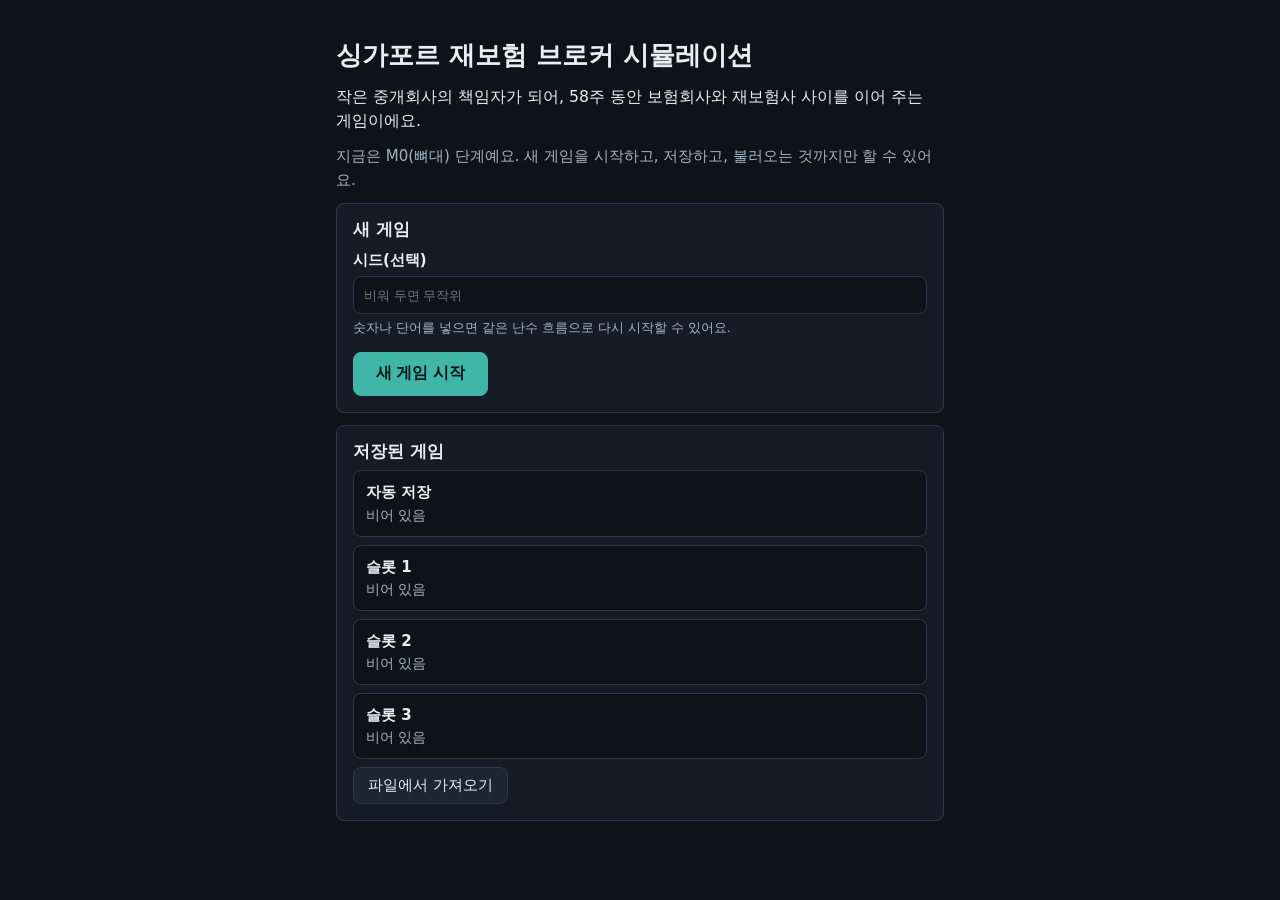
==== index.html @ 90a66b8b "Implement M0: shell, data loader, save/load, seeded RNG - Start screen (new game with optional seed)" ====
<!doctype html>
<html lang="ko">
<head>
  <meta charset="utf-8">
  <meta name="viewport" content="width=device-width, initial-scale=1">
  <!-- 외부 접속 금지 규칙(CLAUDE.md)을 브라우저가 직접 강제한다: 같은 폴더의 파일만 읽을 수 있다. -->
  <meta http-equiv="Content-Security-Policy" content="default-src 'none'; script-src 'self'; style-src 'self'; img-src 'self' data:; connect-src 'self'; base-uri 'none'; form-action 'none'">
  <meta name="color-scheme" content="dark">
  <title>싱가포르 재보험 브로커 시뮬레이션</title>
  <link rel="icon" href="data:,">
  <link rel="stylesheet" href="css/base.css">
  <link rel="stylesheet" href="css/screens.css">
</head>
<body>
  <div id="app">
    <p class="boot-fallback">게임을 불러오는 중이에요. 이 문구가 계속 보인다면, 주소가 <code>file://</code>로 시작하는지 확인해 주세요.
      폴더에서 <code>python3 -m http.server 8000</code>을 실행한 뒤 <code>http://localhost:8000</code>으로 열어야 해요.</p>
  </div>
  <div id="toasts" role="status" aria-live="polite"></div>
  <noscript><p class="boot-fallback">이 게임은 JavaScript가 켜져 있어야 해요.</p></noscript>
  <script type="module" src="js/main.js"></script>
</body>
</html>
---- css/base.css ----
/* 디자인 토큰 · 리셋 · 셸 레이아웃. 색과 간격은 여기서만 정한다. */
:root {
  color-scheme: dark;
  --bg: #0e1319;
  --bg-elev: #151c25;
  --bg-elev-2: #1c2531;
  --border: #2b3948;
  --text: #e8eef4;
  --text-dim: #a3b3c3;
  --accent: #3fb6a8;
  --accent-ink: #04181a;
  --warn: #f0b94d;
  --danger: #f07178;
  --ok: #6cc799;
  --radius: 8px;
  --gap: 12px;
  --pad: 16px;
  --nav-w: 220px;
  --font: "Pretendard", "Apple SD Gothic Neo", "Noto Sans KR", "Malgun Gothic", system-ui, -apple-system, "Segoe UI", sans-serif;
  --mono: ui-monospace, "SF Mono", Menlo, Consolas, monospace;
}

*, *::before, *::after { box-sizing: border-box; }

html, body {
  margin: 0;
  background: var(--bg);
  color: var(--text);
  font-family: var(--font);
  font-size: 15px;
  line-height: 1.55;
}
body { min-height: 100vh; }

h1, h2, h3 { line-height: 1.25; margin: 0 0 0.5em; }
h1 { font-size: 1.5rem; }
h2 { font-size: 1.1rem; }
p { margin: 0 0 0.75em; }
code { font-family: var(--mono); font-size: 0.92em; background: var(--bg-elev-2); padding: 0.1em 0.4em; border-radius: 4px; }
a { color: var(--accent); }
:focus-visible { outline: 2px solid var(--accent); outline-offset: 2px; }

.dim { color: var(--text-dim); }
.visually-hidden {
  position: absolute; width: 1px; height: 1px; margin: -1px; padding: 0;
  overflow: hidden; clip: rect(0 0 0 0); white-space: nowrap; border: 0;
}

/* ---- 버튼 ---- */
.btn {
  display: inline-flex; align-items: center; justify-content: center; gap: 6px;
  min-height: 36px; padding: 6px 14px;
  background: var(--bg-elev-2); color: var(--text);
  border: 1px solid var(--border); border-radius: var(--radius);
  cursor: pointer; text-decoration: none; white-space: nowrap;
}
.btn:hover:not(:disabled) { border-color: var(--accent); }
.btn:disabled { opacity: 0.45; cursor: not-allowed; }
.btn-primary { background: var(--accent); color: var(--accent-ink); border-color: var(--accent); font-weight: 600; }
.btn-danger { color: var(--danger); }
.btn-danger:hover:not(:disabled) { border-color: var(--danger); }
.btn-large { min-height: 44px; padding: 8px 22px; font-size: 1.05rem; }
.file-btn:focus-within { outline: 2px solid var(--accent); outline-offset: 2px; }

/* ---- 셸 ---- */
.shell {
  display: grid;
  grid-template-columns: var(--nav-w) minmax(0, 1fr);
  grid-template-areas: "top top" "nav main";
  grid-template-rows: auto 1fr;
  min-height: 100vh;
}

.topbar {
  grid-area: top;
  display: flex; align-items: center; flex-wrap: wrap; gap: 12px 24px;
  padding: 10px var(--pad);
  background: var(--bg-elev);
  border-bottom: 1px solid var(--border);
}
.brand { display: flex; align-items: center; gap: 10px; font-weight: 700; }
.brand-mark {
  display: inline-grid; place-items: center; width: 32px; height: 32px;
  background: var(--accent); color: var(--accent-ink); border-radius: 6px; font-size: 0.85rem;
}
.stats { display: flex; flex-wrap: wrap; gap: 8px 24px; margin: 0; flex: 1 1 auto; }
.stat dt { font-size: 0.78rem; color: var(--text-dim); }
.stat dd { margin: 0; font-weight: 600; font-variant-numeric: tabular-nums; }
.stat small { display: block; font-weight: 400; font-size: 0.78rem; color: var(--text-dim); }
.continue-wrap { margin-left: auto; }

.sidenav { grid-area: nav; background: var(--bg-elev); border-right: 1px solid var(--border); padding: 8px 0; }
.sidenav ul { list-style: none; margin: 0; padding: 0; }
.nav-link {
  display: flex; align-items: center; justify-content: space-between; gap: 8px;
  padding: 10px var(--pad);
  color: var(--text); text-decoration: none;
  border-left: 3px solid transparent;
}
.nav-link:hover { background: var(--bg-elev-2); }
.nav-link[aria-current="page"] { background: var(--bg-elev-2); border-left-color: var(--accent); font-weight: 600; }

.content { grid-area: main; padding: 20px 24px 48px; min-width: 0; }
.content:focus { outline: none; }

.tag {
  display: inline-block; padding: 1px 8px; border-radius: 999px;
  font-size: 0.72rem; font-weight: 500; white-space: nowrap;
  background: var(--bg); color: var(--text-dim); border: 1px solid var(--border);
}
.tag-warn { color: var(--warn); border-color: var(--warn); }

/* ---- 알림 · 대화상자 ---- */
#toasts {
  position: fixed; right: 16px; bottom: 16px; z-index: 50;
  display: flex; flex-direction: column; gap: 8px; max-width: min(380px, calc(100vw - 32px));
}
.toast {
  padding: 10px 14px; border-radius: var(--radius);
  background: var(--bg-elev-2); border: 1px solid var(--border); border-left-width: 4px;
  box-shadow: 0 4px 16px rgba(0, 0, 0, 0.4);
}
.toast-ok { border-left-color: var(--ok); }
.toast-warn { border-left-color: var(--warn); }
.toast-error { border-left-color: var(--danger); }

.dialog {
  max-width: min(440px, calc(100vw - 32px)); padding: 20px;
  background: var(--bg-elev); color: var(--text);
  border: 1px solid var(--border); border-radius: var(--radius);
}
.dialog::backdrop { background: rgba(0, 0, 0, 0.6); }
.dialog-actions { display: flex; justify-content: flex-end; gap: 8px; margin-top: 16px; }

.boot-fallback { padding: 24px; color: var(--text-dim); }

/* ---- 좁은 화면: 내비를 가로 한 줄로 ---- */
@media (max-width: 760px) {
  .shell { grid-template-columns: minmax(0, 1fr); grid-template-areas: "top" "nav" "main"; }
  .sidenav { border-right: 0; border-bottom: 1px solid var(--border); padding: 0; overflow-x: auto; }
  .sidenav ul { display: flex; }
  .nav-link { white-space: nowrap; border-left: 0; border-bottom: 3px solid transparent; }
  .nav-link[aria-current="page"] { border-bottom-color: var(--accent); }
  .content { padding: 16px; }
  .continue-wrap { margin-left: 0; }
}
---- css/screens.css ----
/* 화면별 스타일. 토큰은 base.css의 변수를 쓴다. */

.screen { max-width: 860px; }

.card {
  background: var(--bg-elev); border: 1px solid var(--border);
  border-radius: var(--radius); padding: var(--pad); margin-bottom: var(--gap);
}

.row { display: flex; flex-wrap: wrap; align-items: center; gap: 10px; margin-top: 8px; }
.plain-list { margin: 0 0 0.75em; padding-left: 1.3em; }
.plain-list li { margin-bottom: 0.3em; }
.badge-line { margin-bottom: 0.5em; }

.notice { padding: 10px 14px; border-radius: var(--radius); border: 1px solid var(--border); background: var(--bg-elev); }
.notice-warn { border-color: var(--warn); }

/* ---- 시작 화면 ---- */
.start { max-width: 640px; margin: 0 auto; padding: 40px 16px 64px; }
.start h1 { font-size: 1.7rem; }
.lead { font-size: 1.05rem; }
.field { display: flex; flex-direction: column; gap: 4px; margin-bottom: 14px; }
.field label { font-weight: 600; }
.field input {
  min-height: 38px; padding: 6px 10px;
  background: var(--bg); border: 1px solid var(--border); border-radius: var(--radius);
}
.error-list { padding-left: 1.2em; }
.error-list li { margin-bottom: 0.5em; word-break: break-word; }

/* ---- 저장 슬롯 ---- */
.slot-list { list-style: none; margin: 0; padding: 0; display: flex; flex-direction: column; gap: 8px; }
.slot-row {
  display: flex; flex-wrap: wrap; align-items: center; justify-content: space-between; gap: 8px 16px;
  padding: 10px 12px; background: var(--bg); border: 1px solid var(--border); border-radius: var(--radius);
}
.slot-main { display: flex; flex-direction: column; min-width: 0; flex: 1 1 260px; }
.slot-summary { font-size: 0.9rem; color: var(--text-dim); word-break: break-word; }
.slot-error { color: var(--danger); }
.slot-actions { display: flex; flex-wrap: wrap; gap: 6px; }

/* ---- 설정 ---- */
.info-list { display: grid; grid-template-columns: max-content 1fr; gap: 4px 16px; margin: 0 0 0.75em; }
.info-list dt { color: var(--text-dim); }
.info-list dd { margin: 0; font-variant-numeric: tabular-nums; }
.dev-card { border-style: dashed; }
.draws { font-family: var(--mono); margin: 10px 0 0; word-break: break-all; }
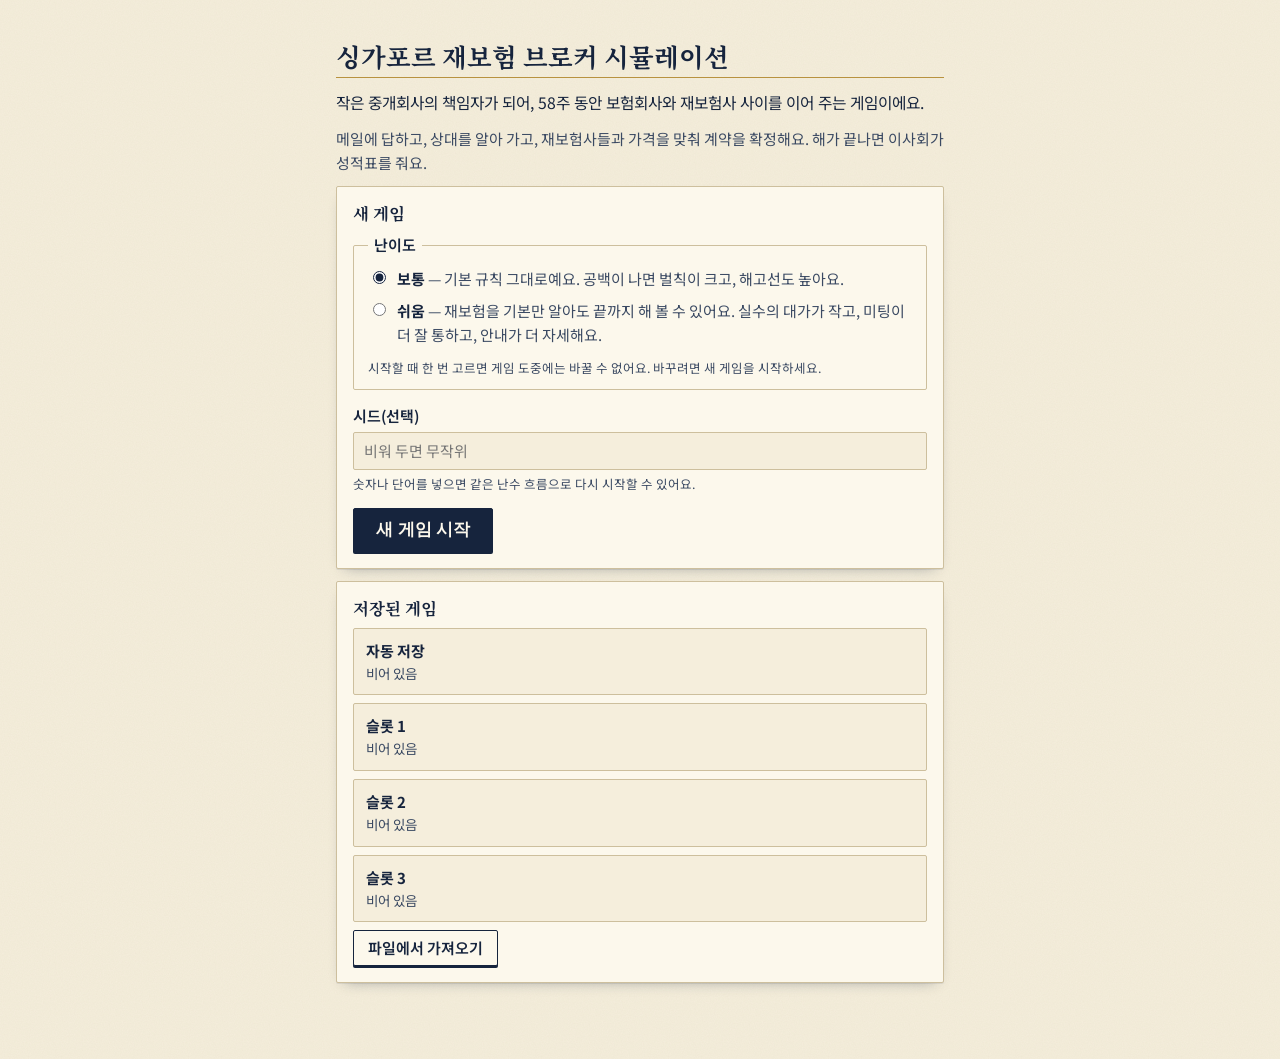
==== commit a1ac60ec: "feat(D1): 종이와 잉크 디자인 토큰·공통 컴포넌트, 인장·도장 SVG, 인박스·플레이스먼트·협상 결과 개편 게임 규칙·계산·세이브는 그대로. CSP에 font-src 'se" ====
--- a/index.html
+++ b/index.html
@@ -4,10 +4,11 @@
   <meta charset="utf-8">
   <meta name="viewport" content="width=device-width, initial-scale=1">
   <!-- 외부 접속 금지 규칙(CLAUDE.md)을 브라우저가 직접 강제한다: 같은 폴더의 파일만 읽을 수 있다. -->
-  <meta http-equiv="Content-Security-Policy" content="default-src 'none'; script-src 'self'; style-src 'self'; img-src 'self' data:; connect-src 'self'; base-uri 'none'; form-action 'none'">
-  <meta name="color-scheme" content="dark">
+  <meta http-equiv="Content-Security-Policy" content="default-src 'none'; script-src 'self'; style-src 'self'; img-src 'self' data:; font-src 'self'; connect-src 'self'; base-uri 'none'; form-action 'none'">
+  <meta name="color-scheme" content="light">
   <title>싱가포르 재보험 브로커 시뮬레이션</title>
   <link rel="icon" href="data:,">
+  <link rel="preload" href="fonts/NotoSerifKR-Bold.subset.woff2" as="font" type="font/woff2" crossorigin>
   <link rel="stylesheet" href="css/base.css">
   <link rel="stylesheet" href="css/screens.css">
 </head>
--- a/css/base.css
+++ b/css/base.css
@@ -1,66 +1,215 @@
-/* 디자인 토큰 · 리셋 · 셸 레이아웃. 색과 간격은 여기서만 정한다. */
+/* 디자인 토큰 · 리셋 · 공통 컴포넌트 · 셸 레이아웃 — "브로커 데스크: 종이와 잉크" (design.md §6.0.3).
+   색·글꼴·간격·그림자·모서리의 값은 여기 :root에만 둔다. 다른 CSS는 var(--…)만 쓴다. 어두운 테마는 없다. */
+
+/* ---- 글꼴: 같은 폴더의 파일만(CSP font-src 'self'). 목록에 없는 글자는 시스템 글꼴로 이어진다. ---- */
+@font-face {
+  font-family: "Desk Serif"; font-style: normal; font-weight: 700; font-display: swap;
+  src: url("../fonts/NotoSerifKR-Bold.subset.woff2") format("woff2");
+}
+@font-face {
+  font-family: "Desk Sans"; font-style: normal; font-weight: 400 700; font-display: swap;
+  src: url("../fonts/NotoSansKR-Variable.subset.woff2") format("woff2");
+}
+@font-face {
+  font-family: "Desk Mono"; font-style: normal; font-weight: 100 800; font-display: swap;
+  src: url("../fonts/JetBrainsMono-Variable.subset.woff2") format("woff2");
+}
+
 :root {
-  color-scheme: dark;
-  --bg: #0e1319;
-  --bg-elev: #151c25;
-  --bg-elev-2: #1c2531;
-  --border: #2b3948;
-  --text: #e8eef4;
-  --text-dim: #a3b3c3;
-  --accent: #3fb6a8;
-  --accent-ink: #04181a;
-  --warn: #f0b94d;
-  --danger: #f07178;
-  --ok: #6cc799;
-  --radius: 8px;
-  --gap: 12px;
-  --pad: 16px;
-  --nav-w: 220px;
-  --font: "Pretendard", "Apple SD Gothic Neo", "Noto Sans KR", "Malgun Gothic", system-ui, -apple-system, "Segoe UI", sans-serif;
-  --mono: ui-monospace, "SF Mono", Menlo, Consolas, monospace;
+  color-scheme: light;
+
+  /* 종이 */
+  --paper: #f5eedc;
+  --paper-2: #ebe2c8;
+  --paper-hi: #fcf8ec;
+  /* 잉크 */
+  --ink: #16243d;
+  --ink-2: #3b4a63;
+  --ink-3: #566279;
+  /* 선 */
+  --rule: #cdbf9d;
+  --gold: #b8923f;
+  --gold-ink: #7a5c14;
+  /* 도장·상태 */
+  --stamp: #a3271d;
+  --stamp-deep: #6f1a12;
+  --stamp-soft: #f3dcd4;
+  --ok: #25603f;
+  --ok-soft: #dcebdd;
+  --warn: #8a4b00;
+  --warn-soft: #f6e6c4;
+  --link: #1646a8;
+  --focus: #1646a8;
+  --scrim: rgba(22, 36, 61, 0.5);
+  --paper-grain: url("data:image/svg+xml,%3Csvg xmlns='http://www.w3.org/2000/svg' width='160' height='160'%3E%3Cfilter id='n'%3E%3CfeTurbulence type='fractalNoise' baseFrequency='.85' numOctaves='2' stitchTiles='stitch'/%3E%3CfeColorMatrix values='0 0 0 0 .35 0 0 0 0 .28 0 0 0 0 .15 0 0 0 .07 0'/%3E%3C/filter%3E%3Crect width='160' height='160' filter='url(%23n)'/%3E%3C/svg%3E");
+
+  /* 재보험사 고유 색 (인장·막대·행 막대가 같은 색) */
+  --re-0: #9a4a00;
+  --re-1: #1b6683;
+  --re-2: #69367c;
+  --re-3: #27704a;
+  --re-4: #744a28;
+
+  /* 글꼴 */
+  --font-serif: "Desk Serif", "Noto Serif KR", "Nanum Myeongjo", "AppleMyungjo", "Batang", "Songti SC", serif;
+  --font-sans: "Desk Sans", "Pretendard", "Apple SD Gothic Neo", "Noto Sans KR", "Malgun Gothic", system-ui, -apple-system, "Segoe UI", sans-serif;
+  --font-mono: "Desk Mono", "Desk Sans", "Apple SD Gothic Neo", "Malgun Gothic", ui-monospace, "SF Mono", Menlo, Consolas, monospace; /* 숫자는 고정폭, 한글은 고딕으로 이어진다 */
+
+  /* 크기 */
+  --fs-xs: 0.75rem;
+  --fs-sm: 0.85rem;
+  --fs-md: 0.95rem;
+  --fs-lg: 1.1rem;
+  --fs-xl: 1.4rem;
+  --fs-2xl: 1.8rem;
+
+  /* 간격 */
+  --sp-1: 4px;
+  --sp-2: 8px;
+  --sp-3: 12px;
+  --sp-4: 16px;
+  --sp-5: 24px;
+  --sp-6: 32px;
+  --nav-w: 208px;
+
+  /* 모서리 (종이는 거의 각지다) */
+  --r-0: 0;
+  --r-1: 2px;
+  --r-2: 4px;
+
+  /* 그림자 */
+  --shadow-sheet: 0 1px 0 rgba(22, 36, 61, 0.08), 0 6px 14px -9px rgba(22, 36, 61, 0.45);
+  --shadow-lift: 0 2px 0 rgba(22, 36, 61, 0.1), 0 14px 28px -12px rgba(22, 36, 61, 0.55);
+
+  /* 옛 이름 별칭 — 아직 개편하지 않은 화면을 위한 임시 이름이다. 화면을 개편하면서 새 이름으로 바꾸고, 마지막에 지운다. */
+  --bg: var(--paper);
+  --bg-elev: var(--paper-hi);
+  --bg-elev-2: var(--paper-2);
+  --border: var(--rule);
+  --text: var(--ink);
+  --text-dim: var(--ink-2);
+  --accent: var(--stamp);
+  --accent-ink: var(--paper-hi);
+  --danger: var(--stamp);
+  --radius: var(--r-1);
+  --gap: var(--sp-3);
+  --pad: var(--sp-4);
+  --font: var(--font-sans);
+  --mono: var(--font-mono);
 }
 
 *, *::before, *::after { box-sizing: border-box; }
 
 html, body {
   margin: 0;
-  background: var(--bg);
-  color: var(--text);
-  font-family: var(--font);
+  background-color: var(--paper);
+  background-image: var(--paper-grain);
+  color: var(--ink);
+  font-family: var(--font-sans);
   font-size: 15px;
-  line-height: 1.55;
+  line-height: 1.6;
 }
 body { min-height: 100vh; }
 
-h1, h2, h3 { line-height: 1.25; margin: 0 0 0.5em; }
-h1 { font-size: 1.5rem; }
-h2 { font-size: 1.1rem; }
+h1, h2, h3, h4 { font-family: var(--font-serif); font-weight: 700; line-height: 1.3; margin: 0 0 0.5em; }
+h1 { font-size: var(--fs-xl); padding-bottom: var(--sp-1); border-bottom: 1px solid var(--gold); margin-bottom: var(--sp-3); }
+h2 { font-size: var(--fs-lg); }
+h3 { font-size: var(--fs-md); }
+h4 { font-size: var(--fs-md); }
 p { margin: 0 0 0.75em; }
-code { font-family: var(--mono); font-size: 0.92em; background: var(--bg-elev-2); padding: 0.1em 0.4em; border-radius: 4px; }
-a { color: var(--accent); }
-:focus-visible { outline: 2px solid var(--accent); outline-offset: 2px; }
-
-.dim { color: var(--text-dim); }
+code { font-family: var(--font-mono); font-size: 0.92em; background: var(--paper-2); padding: 0.1em 0.4em; border-radius: var(--r-1); }
+a { color: var(--link); text-underline-offset: 2px; }
+:focus-visible { outline: 3px solid var(--focus); outline-offset: 2px; }
+
+.dim { color: var(--ink-2); }
+.num { font-family: var(--font-mono); font-variant-numeric: tabular-nums; text-align: right; }
 .visually-hidden {
   position: absolute; width: 1px; height: 1px; margin: -1px; padding: 0;
   overflow: hidden; clip: rect(0 0 0 0); white-space: nowrap; border: 0;
 }
 
-/* ---- 버튼 ---- */
+/* ---- 입력 ---- */
+input, select, textarea {
+  font: inherit; color: var(--ink);
+  background: var(--paper-hi); border: 1px solid var(--ink-3); border-radius: var(--r-1);
+}
+input[type="checkbox"], input[type="radio"] { accent-color: var(--ink); }
+
+/* ---- 버튼 (design.md §6.0.3) ---- */
 .btn {
   display: inline-flex; align-items: center; justify-content: center; gap: 6px;
-  min-height: 36px; padding: 6px 14px;
-  background: var(--bg-elev-2); color: var(--text);
-  border: 1px solid var(--border); border-radius: var(--radius);
+  min-height: 36px; padding: 5px 14px;
+  background: var(--paper-hi); color: var(--ink); font-weight: 600;
+  border: 1px solid var(--ink); border-radius: var(--r-1); box-shadow: 0 2px 0 var(--ink);
   cursor: pointer; text-decoration: none; white-space: nowrap;
 }
-.btn:hover:not(:disabled) { border-color: var(--accent); }
-.btn:disabled { opacity: 0.45; cursor: not-allowed; }
-.btn-primary { background: var(--accent); color: var(--accent-ink); border-color: var(--accent); font-weight: 600; }
-.btn-danger { color: var(--danger); }
-.btn-danger:hover:not(:disabled) { border-color: var(--danger); }
-.btn-large { min-height: 44px; padding: 8px 22px; font-size: 1.05rem; }
-.file-btn:focus-within { outline: 2px solid var(--accent); outline-offset: 2px; }
+.btn:hover:not(:disabled):not([aria-disabled="true"]) { background: var(--paper-2); }
+.btn:active:not(:disabled) { box-shadow: 0 1px 0 var(--ink); }
+.btn:disabled, .btn[aria-disabled="true"] {
+  background: var(--paper-2); color: var(--ink-3); border: 1px dashed var(--ink-3); box-shadow: none; cursor: not-allowed;
+}
+.btn-primary { background: var(--ink); color: var(--paper-hi); }
+.btn-primary:hover:not(:disabled):not([aria-disabled="true"]) { background: var(--ink-2); }
+.btn-primary:disabled, .btn-primary[aria-disabled="true"] { background: var(--paper-2); color: var(--ink-3); }
+.btn-danger { color: var(--stamp); border-color: var(--stamp); box-shadow: 0 2px 0 var(--stamp); }
+.btn-danger:hover:not(:disabled) { background: var(--stamp-soft); }
+.btn-large { min-height: 44px; padding: 8px 22px; font-size: var(--fs-lg); }
+/* 제출: 화면에서 하나뿐인 최종 행동에만 쓰는 붉은 도장색 버튼 */
+.btn-submit {
+  min-height: 48px; padding: 8px 26px; font-family: var(--font-serif); font-size: var(--fs-lg); letter-spacing: 0.03em;
+  background: var(--stamp); color: var(--paper-hi); border-color: var(--stamp-deep); box-shadow: 0 3px 0 var(--stamp-deep);
+}
+.btn-submit:hover:not(:disabled):not([aria-disabled="true"]) { background: var(--stamp-deep); }
+.btn-submit:active:not(:disabled) { box-shadow: 0 1px 0 var(--stamp-deep); }
+.btn-submit:disabled, .btn-submit[aria-disabled="true"] { background: var(--paper-2); color: var(--stamp); border: 2px dashed var(--stamp); }
+.file-btn:focus-within { outline: 3px solid var(--focus); outline-offset: 2px; }
+
+/* ---- 카드 4종 (정보 무게별) ---- */
+.card { /* 시트: 올려놓은 한 장 */
+  background: var(--paper-hi); border: 1px solid var(--rule);
+  border-radius: var(--r-1); box-shadow: var(--shadow-sheet);
+  padding: var(--pad); margin-bottom: var(--gap);
+}
+.card-ledger { /* 장부: 가장 중요한 본문. 위아래 이중선 */
+  background: var(--paper-hi); border: 1px solid var(--rule); border-top: 4px double var(--ink); border-bottom: 4px double var(--ink);
+  border-radius: var(--r-0); box-shadow: none;
+}
+.card-plain { /* 상자 없이 위쪽 선과 제목만. 보조 정보 */
+  background: transparent; border: 0; border-top: 1px solid var(--ink); border-radius: var(--r-0); box-shadow: none; padding: var(--sp-3) 0 0;
+}
+.card-memo { /* 메모: 주석·안내 */
+  background: var(--paper-2); border: 0; border-left: 4px solid var(--gold); border-radius: var(--r-0); box-shadow: none;
+}
+
+.notice { padding: var(--sp-2) var(--sp-3); border-left: 4px solid var(--gold); background: var(--paper-2); border-radius: var(--r-0); }
+.notice-warn { border-left-color: var(--warn); background: var(--warn-soft); }
+
+/* ---- 표: 촘촘하게 ---- */
+.table { width: 100%; border-collapse: collapse; font-size: var(--fs-sm); font-variant-numeric: tabular-nums; }
+.table th, .table td { padding: var(--sp-1) var(--sp-2); text-align: left; border-bottom: 1px solid var(--rule); font-weight: normal; vertical-align: top; }
+.table thead th {
+  background: var(--paper-2); color: var(--ink-2); font-size: var(--fs-xs); font-weight: 700;
+  border-bottom: 2px solid var(--ink); position: static;
+}
+.table td, .table thead th { white-space: nowrap; }
+.table tbody tr:hover { background: var(--paper-2); }
+.table tbody th { font-weight: 600; }
+.table tr.is-selected { background: var(--paper-2); }
+.table tr.is-selected > :first-child { box-shadow: inset 4px 0 0 var(--stamp); }
+.table td.num, .table th.num { text-align: right; font-family: var(--font-mono); }
+
+/* ---- 칩(경고 라벨): 글자 + 앞 기호 + 테두리 모양으로 구분한다. 색만으로 말하지 않는다. ---- */
+.tag, .pill {
+  display: inline-flex; align-items: center; gap: 4px; padding: 0 6px; min-height: 1.35rem;
+  font-size: var(--fs-xs); font-weight: 600; line-height: 1.3; white-space: nowrap;
+  background: var(--paper-hi); color: var(--ink-2); border: 1px solid var(--ink-3); border-radius: var(--r-1);
+}
+.tag-warn { color: var(--warn); border: 1px dashed var(--warn); background: var(--warn-soft); }
+.tag-warn::before { content: "▲"; content: "▲" / ""; font-size: 0.7em; }
+.tag-bad { color: var(--stamp); border: 3px double var(--stamp); background: var(--stamp-soft); padding: 0 5px; }
+.tag-bad::before { content: "■"; content: "■" / ""; font-size: 0.7em; }
+.tag-ok { color: var(--ok); border-color: var(--ok); background: var(--ok-soft); }
+.tag-ok::before { content: "●"; content: "●" / ""; font-size: 0.7em; }
 
 /* ---- 셸 ---- */
 .shell {
@@ -71,76 +220,121 @@
   min-height: 100vh;
 }
 
+/* 상단 상태 바: 신문 머리처럼 아래 이중선(잉크 + 금색) */
 .topbar {
   grid-area: top;
-  display: flex; align-items: center; flex-wrap: wrap; gap: 12px 24px;
-  padding: 10px var(--pad);
-  background: var(--bg-elev);
-  border-bottom: 1px solid var(--border);
-}
-.brand { display: flex; align-items: center; gap: 10px; font-weight: 700; }
+  display: flex; align-items: stretch; flex-wrap: wrap; gap: var(--sp-2) var(--sp-4);
+  padding: var(--sp-2) var(--pad);
+  background: var(--paper-2);
+  border-bottom: 3px double var(--ink); box-shadow: 0 3px 0 -1px var(--gold);
+}
+.brand { display: flex; align-items: center; gap: var(--sp-2); font-family: var(--font-serif); font-weight: 700; font-size: var(--fs-lg); }
 .brand-mark {
-  display: inline-grid; place-items: center; width: 32px; height: 32px;
-  background: var(--accent); color: var(--accent-ink); border-radius: 6px; font-size: 0.85rem;
-}
-.stats { display: flex; flex-wrap: wrap; gap: 8px 24px; margin: 0; flex: 1 1 auto; }
-.stat dt { font-size: 0.78rem; color: var(--text-dim); }
-.stat dd { margin: 0; font-weight: 600; font-variant-numeric: tabular-nums; }
-.stat small { display: block; font-weight: 400; font-size: 0.78rem; color: var(--text-dim); }
-.continue-wrap { margin-left: auto; }
-
-.sidenav { grid-area: nav; background: var(--bg-elev); border-right: 1px solid var(--border); padding: 8px 0; }
+  display: inline-grid; place-items: center; width: 34px; height: 34px;
+  background: var(--paper-hi); color: var(--stamp); border: 2px solid var(--stamp); border-radius: var(--r-1);
+  font-family: var(--font-serif); font-size: var(--fs-sm);
+}
+.stats { display: flex; flex-wrap: wrap; gap: var(--sp-1) 0; margin: 0; flex: 1 1 auto; }
+.stat { padding: 0 var(--sp-4); border-left: 1px solid var(--rule); }
+.stat dt { font-size: var(--fs-xs); color: var(--ink-2); }
+.stat dd { margin: 0; font-weight: 600; font-family: var(--font-mono); font-variant-numeric: tabular-nums; font-size: var(--fs-md); }
+.stat small { display: block; font-family: var(--font-sans); font-weight: 400; font-size: var(--fs-xs); color: var(--ink-2); }
+.continue-wrap { margin-left: auto; align-self: center; }
+
+/* 좌측 내비: 서류철 색인 */
+.sidenav { grid-area: nav; background: var(--paper-2); border-right: 1px solid var(--rule); padding: var(--sp-2) 0; }
 .sidenav ul { list-style: none; margin: 0; padding: 0; }
 .nav-link {
-  display: flex; align-items: center; justify-content: space-between; gap: 8px;
-  padding: 10px var(--pad);
-  color: var(--text); text-decoration: none;
-  border-left: 3px solid transparent;
-}
-.nav-link:hover { background: var(--bg-elev-2); }
-.nav-link[aria-current="page"] { background: var(--bg-elev-2); border-left-color: var(--accent); font-weight: 600; }
-
-.content { grid-area: main; padding: 20px 24px 48px; min-width: 0; }
+  display: flex; align-items: center; justify-content: space-between; gap: var(--sp-2);
+  padding: 9px var(--pad);
+  color: var(--ink); text-decoration: none;
+  border-left: 4px solid transparent; border-bottom: 1px solid var(--rule);
+}
+.nav-link:hover { background: var(--paper); }
+.nav-link[aria-current="page"] { background: var(--paper-hi); border-left-color: var(--stamp); font-weight: 700; margin-right: -1px; }
+
+.content { grid-area: main; padding: var(--sp-5) var(--sp-5) 48px; min-width: 0; }
 .content:focus { outline: none; }
 
-.tag {
-  display: inline-block; padding: 1px 8px; border-radius: 999px;
-  font-size: 0.72rem; font-weight: 500; white-space: nowrap;
-  background: var(--bg); color: var(--text-dim); border: 1px solid var(--border);
-}
-.tag-warn { color: var(--warn); border-color: var(--warn); }
+/* 키보드로 처음 Tab을 누르면 나타나는 건너뛰기 링크. 격자 밖에 띄운다. */
+.skip-link {
+  position: absolute; left: 8px; top: -64px; z-index: 60;
+  padding: 8px 14px; border-radius: var(--r-1);
+  background: var(--ink); color: var(--paper-hi); font-weight: 600; text-decoration: none;
+}
+.skip-link:focus { top: 8px; }
+
+.badge {
+  display: inline-grid; place-items: center; min-width: 20px; height: 20px; padding: 0 6px;
+  border-radius: var(--r-1); background: var(--stamp); color: var(--paper-hi); font-family: var(--font-mono); font-size: var(--fs-xs); font-weight: 700;
+}
+
+/* 안내띠(design.md §6.0.1): 모서리에 붙은 메모지. 색이 아니라 글자로 말한다. */
+.guide-strip {
+  display: flex; flex-wrap: wrap; align-items: center; gap: 6px 12px;
+  margin-bottom: var(--gap); padding: var(--sp-2) var(--sp-3);
+  background: var(--paper-2); border: 0; border-left: 3px solid var(--gold); border-radius: var(--r-0);
+}
+.guide-label { font-family: var(--font-serif); font-size: var(--fs-sm); font-weight: 700; color: var(--gold-ink); white-space: nowrap; }
+.guide-text { flex: 1 1 260px; min-width: 0; }
+.guide-go { color: var(--link); white-space: nowrap; }
+.guide-off { min-height: 28px; padding: 2px 10px; font-size: var(--fs-sm); }
+.check { display: inline-flex; align-items: center; gap: 6px; cursor: pointer; }
 
 /* ---- 알림 · 대화상자 ---- */
 #toasts {
   position: fixed; right: 16px; bottom: 16px; z-index: 50;
-  display: flex; flex-direction: column; gap: 8px; max-width: min(380px, calc(100vw - 32px));
+  display: flex; flex-direction: column; gap: var(--sp-2); max-width: min(380px, calc(100vw - 32px));
 }
 .toast {
-  padding: 10px 14px; border-radius: var(--radius);
-  background: var(--bg-elev-2); border: 1px solid var(--border); border-left-width: 4px;
-  box-shadow: 0 4px 16px rgba(0, 0, 0, 0.4);
+  padding: var(--sp-2) var(--sp-3); border-radius: var(--r-1);
+  background: var(--paper-hi); border: 1px solid var(--ink); border-left-width: 6px;
+  box-shadow: var(--shadow-lift);
 }
 .toast-ok { border-left-color: var(--ok); }
 .toast-warn { border-left-color: var(--warn); }
-.toast-error { border-left-color: var(--danger); }
+.toast-error { border-left-color: var(--stamp); }
 
 .dialog {
-  max-width: min(440px, calc(100vw - 32px)); padding: 20px;
-  background: var(--bg-elev); color: var(--text);
-  border: 1px solid var(--border); border-radius: var(--radius);
-}
-.dialog::backdrop { background: rgba(0, 0, 0, 0.6); }
-.dialog-actions { display: flex; justify-content: flex-end; gap: 8px; margin-top: 16px; }
-
-.boot-fallback { padding: 24px; color: var(--text-dim); }
+  max-width: min(440px, calc(100vw - 32px)); padding: var(--sp-5);
+  background: var(--paper-hi); color: var(--ink);
+  border: 1px solid var(--ink); border-top: 4px double var(--ink); border-radius: var(--r-1); box-shadow: var(--shadow-lift);
+}
+.dialog::backdrop { background: var(--scrim); }
+.dialog-actions { display: flex; justify-content: flex-end; gap: var(--sp-2); margin-top: var(--sp-4); }
+
+.boot-fallback { padding: var(--sp-5); color: var(--ink-2); }
+
+/* ---- 용어 링크 · 3단계 카드 (design.md §5) ---- */
+.term {
+  appearance: none; background: none; border: 0; margin: 0; padding: 0;
+  font: inherit; color: inherit; cursor: help;
+  text-decoration: underline dotted var(--gold-ink); text-decoration-thickness: 2px; text-underline-offset: 3px;
+}
+.term:hover { color: var(--stamp); }
+.term-card { width: min(560px, calc(100vw - 32px)); max-width: none; padding: 0; }
+.term-card-body { padding: var(--sp-5); max-height: min(80vh, 720px); overflow-y: auto; }
+.term-head { display: flex; justify-content: space-between; align-items: flex-start; gap: var(--sp-3); }
+.term-head h2 { font-size: var(--fs-xl); margin-bottom: 2px; }
+.term-en { margin: 0 0 var(--sp-2); }
+.term-stars { color: var(--gold-ink); letter-spacing: 2px; white-space: nowrap; }
+.term-level { margin: 14px 0; padding-left: var(--sp-3); border-left: 3px solid var(--gold); }
+.term-level h3 { font-size: var(--fs-sm); color: var(--ink-2); margin-bottom: var(--sp-1); }
+.term-level p { margin-bottom: 0.5em; }
+.term-en-list { margin: 0 0 0.6em; padding-left: 1.2em; color: var(--ink-2); font-style: italic; }
+.term-game { background: var(--paper-2); border-radius: var(--r-1); padding: var(--sp-2) 10px; }
+.term-related { display: flex; flex-wrap: wrap; align-items: center; gap: 6px; margin-top: var(--sp-3); }
 
 /* ---- 좁은 화면: 내비를 가로 한 줄로 ---- */
 @media (max-width: 760px) {
   .shell { grid-template-columns: minmax(0, 1fr); grid-template-areas: "top" "nav" "main"; }
-  .sidenav { border-right: 0; border-bottom: 1px solid var(--border); padding: 0; overflow-x: auto; }
+  .topbar { gap: var(--sp-2); padding: var(--sp-2) var(--sp-3); }
+  .stat { padding: 0 var(--sp-3) 0 var(--sp-2); }
+  .sidenav { border-right: 0; border-bottom: 1px solid var(--ink); padding: 0; overflow-x: auto; }
   .sidenav ul { display: flex; }
-  .nav-link { white-space: nowrap; border-left: 0; border-bottom: 3px solid transparent; }
-  .nav-link[aria-current="page"] { border-bottom-color: var(--accent); }
-  .content { padding: 16px; }
+  .nav-link { white-space: nowrap; border-left: 0; border-bottom: 4px solid transparent; border-right: 1px solid var(--rule); min-height: 44px; }
+  .nav-link[aria-current="page"] { border-bottom-color: var(--stamp); margin-right: 0; }
+  .content { padding: var(--sp-4); }
   .continue-wrap { margin-left: 0; }
-}
+  .btn { min-height: 44px; }
+}
--- a/css/screens.css
+++ b/css/screens.css
@@ -1,19 +1,12 @@
 /* 화면별 스타일. 토큰은 base.css의 변수를 쓴다. */
 
 .screen { max-width: 860px; }
-
-.card {
-  background: var(--bg-elev); border: 1px solid var(--border);
-  border-radius: var(--radius); padding: var(--pad); margin-bottom: var(--gap);
-}
 
 .row { display: flex; flex-wrap: wrap; align-items: center; gap: 10px; margin-top: 8px; }
 .plain-list { margin: 0 0 0.75em; padding-left: 1.3em; }
 .plain-list li { margin-bottom: 0.3em; }
 .badge-line { margin-bottom: 0.5em; }
 
-.notice { padding: 10px 14px; border-radius: var(--radius); border: 1px solid var(--border); background: var(--bg-elev); }
-.notice-warn { border-color: var(--warn); }
 
 /* ---- 시작 화면 ---- */
 .start { max-width: 640px; margin: 0 auto; padding: 40px 16px 64px; }
@@ -45,3 +38,384 @@
 .info-list dd { margin: 0; font-variant-numeric: tabular-nums; }
 .dev-card { border-style: dashed; }
 .draws { font-family: var(--mono); margin: 10px 0 0; word-break: break-all; }
+
+/* ---- 인박스: 촘촘한 표 + 편지지 (design.md §6.0.3) ---- */
+.screen-wide { max-width: 1180px; }
+.filters { display: flex; flex-wrap: wrap; gap: 0; margin: var(--sp-2) 0 var(--sp-4); border-bottom: 2px solid var(--ink); }
+.chip {
+  min-height: 32px; padding: 3px var(--sp-3);
+  background: var(--paper-hi); color: var(--ink); font: inherit; font-weight: 600;
+  border: 1px solid var(--ink-3); border-radius: var(--r-1); cursor: pointer;
+}
+.chip:hover { background: var(--paper-2); }
+.chip.is-active { background: var(--ink); color: var(--paper-hi); border-color: var(--ink); }
+.filters .chip { background: var(--paper-2); border-bottom: 0; border-radius: var(--r-1) var(--r-1) 0 0; margin-right: -1px; }
+.filters .chip:hover { background: var(--paper-hi); }
+.filters .chip.is-active { background: var(--ink); }
+
+.inbox { display: grid; grid-template-columns: minmax(300px, 440px) minmax(0, 1fr); gap: var(--sp-4); align-items: start; }
+.inbox .card { margin-bottom: 0; }
+.inbox-list { padding: 0; }
+.mail-empty { padding: var(--sp-3); margin: 0; }
+
+.mail-list { table-layout: auto; }
+.mail-list td, .mail-list th { white-space: normal; vertical-align: middle; padding: 6px var(--sp-2); }
+.mail-tr { position: relative; }
+.mail-col-state, .mail-state { width: 20px; padding-right: 0; }
+.mail-dot { display: block; width: 8px; height: 8px; background: transparent; transform: rotate(45deg); }
+.mail-tr.is-unread .mail-dot { background: var(--stamp); }
+.mail-tr.is-unread .mail-subject { font-weight: 700; }
+.mail-from-cell { width: 34%; }
+.mail-from-wrap { display: flex; align-items: center; gap: var(--sp-2); }
+.mail-from { font-size: var(--fs-xs); color: var(--ink-2); line-height: 1.35; overflow-wrap: anywhere; }
+.seal-dot { flex: none; width: 24px; height: 24px; border: 2px solid var(--ink-3); border-radius: var(--r-1); background: var(--paper-2); }
+.seal-dot-board { border-color: var(--gold-ink); }
+.seal-dot-regulator { border-style: double; border-width: 4px; border-color: var(--ink); }
+.seal-dot-market { border-radius: 50%; }
+.seal-dot-mentor { border-style: dotted; }
+/* 행 전체가 눌리도록 버튼의 ::after를 행 크기로 펼친다. 누를 수 있는 것은 버튼 하나뿐이다. */
+.mail-row {
+  appearance: none; display: block; width: 100%; padding: 0; margin: 0; text-align: left;
+  background: none; border: 0; color: inherit; font: inherit; cursor: pointer;
+}
+.mail-row::after { content: ""; position: absolute; inset: 0; }
+.mail-row-main { display: flex; flex-direction: column; gap: 3px; min-width: 0; }
+.mail-subject { word-break: keep-all; overflow-wrap: anywhere; }
+.mail-meta { display: flex; flex-wrap: wrap; align-items: center; gap: 6px; font-size: var(--fs-xs); }
+.mail-date { font-family: var(--font-mono); color: var(--ink-2); }
+
+.pill-urgent { color: var(--stamp); border: 3px double var(--stamp); background: var(--stamp-soft); padding: 0 5px; }
+.pill-urgent::before { content: "■"; content: "■" / ""; font-size: 0.7em; }
+.pill-normal { color: var(--ink); }
+.pill-low { color: var(--ink-2); border-style: dotted; }
+
+/* 편지지 */
+.inbox-reader { min-width: 0; }
+.letter {
+  position: relative; padding: var(--sp-5) var(--sp-6) var(--sp-6);
+  background: var(--paper-hi); border: 1px solid var(--rule); border-top: 5px solid var(--ink);
+  box-shadow: var(--shadow-sheet);
+}
+.letterhead { display: flex; align-items: center; gap: var(--sp-3); padding-bottom: var(--sp-3); margin-bottom: var(--sp-3); border-bottom: 3px double var(--ink); }
+.lh-text { min-width: 0; }
+.lh-name { margin: 0; font-family: var(--font-serif); font-weight: 700; font-size: var(--fs-xl); line-height: 1.2; }
+.lh-sub { margin: 2px 0 0; font-size: var(--fs-sm); color: var(--ink-2); }
+.lh-note {
+  margin-left: auto; padding: 2px 10px; font-weight: 700; font-size: var(--fs-sm); white-space: nowrap;
+  color: var(--stamp); border: 2px solid var(--stamp); border-radius: var(--r-1); transform: rotate(-3deg);
+}
+/* 보낸 쪽마다 다른 머리글 */
+.letterhead-reinsurer { border-bottom: 4px double var(--seg); }
+.letterhead-reinsurer .lh-name { color: var(--seg); }
+.letterhead-client { border-bottom: 2px solid var(--ink); }
+.letterhead-client .lh-name { letter-spacing: 0.02em; }
+.letterhead-regulator { border-bottom: 5px double var(--ink); }
+.letterhead-regulator .lh-name { letter-spacing: 0.08em; }
+.letterhead-regulator .lh-note { color: var(--ink); border-color: var(--ink); transform: none; border-radius: var(--r-0); }
+.letterhead-board { border-bottom: 2px solid var(--gold); }
+.letterhead-board .lh-name { letter-spacing: 0.3em; }
+.letterhead-market { border-top: 3px solid var(--ink); border-bottom: 1px solid var(--ink); padding-top: var(--sp-2); }
+.letterhead-system { border-bottom: 2px dashed var(--ink-3); }
+.letterhead-mentor { border-bottom: 1px dotted var(--ink-3); }
+.letterhead-mentor .lh-name { font-size: var(--fs-lg); }
+
+.letter-meta { margin: 0 0 var(--sp-3); font-size: var(--fs-sm); text-align: right; }
+.letter-subject { display: flex; align-items: baseline; gap: var(--sp-2); margin-bottom: var(--sp-2); }
+.letter-subject-label { flex: none; font-family: var(--font-serif); font-weight: 700; font-size: var(--fs-sm); color: var(--gold-ink); border-bottom: 2px solid var(--gold); }
+.letter-subject h2 { margin: 0; font-size: var(--fs-xl); word-break: keep-all; }
+.mail-body { margin-top: var(--sp-4); }
+.mail-body p { max-width: 62ch; line-height: 1.85; }
+.letter-sign { margin: var(--sp-4) 0 0; text-align: right; font-family: var(--font-serif); font-weight: 700; color: var(--ink-2); }
+.choices { display: flex; flex-direction: column; gap: var(--sp-2); margin-top: var(--sp-4); padding-top: var(--sp-3); border-top: 1px dashed var(--ink-3); }
+.choice-btn {
+  display: grid; grid-template-columns: 1fr auto; gap: 2px 12px; width: 100%; text-align: left;
+  white-space: normal; padding: 10px 14px;
+}
+.choice-cost { color: var(--gold-ink); font-size: var(--fs-sm); font-family: var(--font-mono); align-self: center; white-space: nowrap; }
+.choice-note { grid-column: 1 / -1; font-size: var(--fs-xs); }
+.mail-reply { margin-top: var(--sp-4); padding: var(--sp-3); background: var(--paper-2); border-left: 4px solid var(--gold); }
+.reply-choice { font-weight: 700; }
+
+.continue-hint { color: var(--warn); margin-right: 10px; max-width: 320px; display: inline-block; vertical-align: middle; }
+
+/* 인장 (js/ui/seals.js) */
+.seal { flex: none; display: inline-block; vertical-align: middle; }
+.seal-bg { fill: var(--paper-hi); stroke: none; }
+.seal-re-0 { color: var(--re-0); } .seal-re-1 { color: var(--re-1); } .seal-re-2 { color: var(--re-2); }
+.seal-re-3 { color: var(--re-3); } .seal-re-4 { color: var(--re-4); }
+.seal-client { color: var(--ink); }
+
+/* 도장 (결과 표시): 번진 잉크 질감은 SVG 필터가, 색은 여기서 정한다 */
+.stamp { flex: none; display: block; mix-blend-mode: multiply; opacity: 0.92; transform: rotate(-7deg); }
+.stamp-ok { color: var(--ok); }
+.stamp-warn { color: var(--warn); }
+.stamp-bad { color: var(--stamp); }
+.stamp-counter, .stamp-renegotiate { transform: rotate(-4deg); }
+.stamp-text { fill: currentColor; stroke: currentColor; stroke-width: 1.3; stroke-linejoin: round; font-family: var(--font-serif); font-weight: 700; letter-spacing: 0.04em; }
+
+@media (max-width: 900px) {
+  .inbox { grid-template-columns: minmax(0, 1fr); }
+}
+@media (max-width: 760px) {
+  .letter { padding: var(--sp-4); }
+  .letterhead { flex-wrap: wrap; }
+  .lh-name { font-size: var(--fs-lg); }
+  .letter-subject h2 { font-size: var(--fs-lg); }
+  .mail-from-cell { width: 38%; }
+}
+
+/* ---- 캘린더 ---- */
+.cal-legend { list-style: none; margin: 8px 0 16px; padding: 0; display: flex; flex-wrap: wrap; gap: 6px 18px; font-size: 0.85rem; color: var(--text-dim); }
+.cal-legend li { display: inline-flex; align-items: center; gap: 6px; }
+.swatch { display: inline-block; width: 14px; height: 14px; border-radius: 3px; border: 1px solid var(--border); }
+.swatch-now { background: var(--accent); border-color: var(--accent); }
+.swatch-window { background: var(--bg-elev-2); border-color: var(--ok); }
+.swatch-inception { background: var(--bg-elev-2); border-color: var(--warn); }
+.swatch-deadline { background: var(--bg-elev-2); border-color: var(--danger); }
+.swatch-past { background: var(--bg); opacity: 0.6; }
+
+.cal-quarter { margin-bottom: 14px; }
+.cal-quarter h2 { margin-bottom: 6px; }
+.cal-grid { display: grid; grid-template-columns: repeat(13, minmax(0, 1fr)); gap: 4px; }
+.cal-cell {
+  display: flex; flex-direction: column; align-items: center; justify-content: center; gap: 0;
+  min-height: 46px; padding: 2px; background: var(--bg-elev); color: var(--text);
+  border: 1px solid var(--border); border-radius: 6px; cursor: pointer; font-variant-numeric: tabular-nums;
+}
+.cal-cell:hover { border-color: var(--accent); }
+.cal-cell.in-window { background: var(--bg-elev-2); border-color: var(--ok); }
+.cal-cell.is-inception { border-color: var(--warn); border-width: 2px; }
+.cal-cell.has-deadline { box-shadow: inset 0 -3px 0 var(--danger); }
+.cal-cell.is-past { opacity: 0.55; }
+.cal-cell.is-now { background: var(--accent); color: var(--accent-ink); border-color: var(--accent); font-weight: 700; opacity: 1; }
+.cal-cell.is-selected { outline: 2px solid var(--text); outline-offset: 1px; }
+.cal-mark { font-size: 0.75rem; min-height: 1em; line-height: 1; }
+.cal-summary h3 { font-size: 0.95rem; margin: 12px 0 4px; }
+
+@media (max-width: 900px) {
+  .cal-grid { grid-template-columns: repeat(7, minmax(0, 1fr)); }
+}
+
+/* ---- 고객·재보험사 DB / 스카우트 ---- */
+.db { display: grid; grid-template-columns: minmax(300px, 470px) minmax(0, 1fr); gap: var(--gap); align-items: start; }
+.db .card { margin-bottom: 0; }
+.db-list { padding: 6px; overflow-x: auto; }
+.link-btn { background: none; border: 0; padding: 0; color: var(--accent); cursor: pointer; text-align: left; font: inherit; text-decoration: underline; }
+.db-detail-head h2 { margin-bottom: 2px; }
+.db-intro { max-width: 62ch; }
+
+.meet-box { display: flex; flex-wrap: wrap; align-items: center; gap: 8px 10px; padding: 10px 12px; margin-bottom: 12px; background: var(--bg); border: 1px solid var(--border); border-radius: var(--radius); }
+.meet-box select { min-height: 36px; padding: 4px 8px; background: var(--bg-elev-2); color: var(--text); border: 1px solid var(--border); border-radius: var(--radius); }
+.fresh-box { margin-bottom: 12px; border-color: var(--accent); }
+.fresh-box .plain-list { margin: 6px 0 0; }
+
+.attr-list { display: grid; gap: 10px; }
+.attr-row { padding: 10px 12px; border: 1px solid var(--border); border-radius: var(--radius); background: var(--bg); }
+.attr-head { display: flex; align-items: center; gap: 10px; }
+.attr-head h3 { margin: 0; font-size: 1rem; }
+.attr-help { font-size: 0.82rem; margin: 2px 0 6px; }
+.attr-reading { display: flex; flex-wrap: wrap; align-items: center; gap: 6px 12px; min-height: 26px; }
+.attr-unknown { font-family: var(--mono); font-size: 1.1rem; letter-spacing: 0.15em; color: var(--text-dim); }
+.attr-label { font-weight: 700; }
+.attr-low { color: var(--ok); }
+.attr-mid { color: var(--text); }
+.attr-high { color: var(--warn); }
+.attr-unclear { color: var(--text-dim); }
+.attr-scout { display: flex; align-items: center; gap: 10px; margin-top: 8px; font-size: 0.82rem; }
+.stage-sharp, .stage-exact { border-color: var(--accent); color: var(--accent); }
+
+.rbar { position: relative; display: inline-block; flex: none; width: 180px; height: 10px; background: var(--bg-elev-2); border: 1px solid var(--border); border-radius: 5px; }
+.rbar-fill { position: absolute; top: -1px; bottom: -1px; background: var(--accent); border-radius: 5px; min-width: 4px; }
+.gauge { position: relative; display: inline-block; flex: none; width: 140px; height: 6px; background: var(--bg-elev-2); border-radius: 3px; }
+.gauge-fill { position: absolute; left: 0; top: 0; bottom: 0; background: var(--text-dim); border-radius: 3px; }
+.gauge-mark { position: absolute; top: -2px; bottom: -2px; width: 1px; background: var(--border); }
+
+.clues { margin-top: 14px; }
+.clues h3 { font-size: 1rem; }
+.clue { margin: 0 0 8px; padding: 8px 12px; border-left: 3px solid var(--accent); background: var(--bg); border-radius: 0 var(--radius) var(--radius) 0; }
+.clue p { margin: 0 0 2px; max-width: 62ch; }
+.clue footer { font-size: 0.78rem; }
+
+@media (max-width: 900px) {
+  .db { grid-template-columns: minmax(0, 1fr); }
+}
+
+.reaction { margin-bottom: 10px; }
+
+/* ---- 라인 구성 보드: 장부에 채우는 막대 (design.md §6.3, §6.0.3) ---- */
+.re-0 { --seg: var(--re-0); } .re-1 { --seg: var(--re-1); } .re-2 { --seg: var(--re-2); } .re-3 { --seg: var(--re-3); } .re-4 { --seg: var(--re-4); }
+.pl-select { min-height: 36px; padding: 5px var(--sp-2); }
+.pl-head { display: grid; grid-template-columns: repeat(3, minmax(0, 1fr)); gap: 0 var(--sp-3); }
+.pl-info p { max-width: none; }
+.pl-bar-head { display: flex; flex-wrap: wrap; align-items: center; justify-content: space-between; gap: var(--sp-2); }
+.pl-bar-head h2 { margin: 0; font-size: var(--fs-xl); }
+.pl-quick { margin-top: 0; }
+
+/* 막대: 왼쪽 여백에 줄 이름(만기·현재), 오른쪽이 장부 칸 */
+.pl-bar { display: grid; grid-template-columns: 3.4rem minmax(0, 1fr); column-gap: var(--sp-2); margin: var(--sp-3) 0 var(--sp-1); }
+.pl-gutter { position: relative; height: 84px; font-family: var(--font-serif); font-size: var(--fs-xs); font-weight: 700; color: var(--ink-2); }
+.pl-gutter span { position: absolute; left: 0; right: 0; display: flex; align-items: center; justify-content: flex-end; }
+.pl-gutter-old { top: 3px; height: 24px; }
+.pl-gutter-now { top: 36px; height: 44px; font-size: var(--fs-sm); color: var(--ink); }
+.pl-track {
+  position: relative; height: 84px; overflow: hidden;
+  background-color: var(--paper); border: 1px solid var(--ink); border-radius: var(--r-0);
+  background-image:
+    repeating-linear-gradient(to right, var(--ink-3) 0 1px, transparent 1px 10%),
+    repeating-linear-gradient(to right, var(--rule) 0 1px, transparent 1px 5%),
+    linear-gradient(to bottom, transparent 31px, var(--ink-3) 31px 32px, transparent 32px);
+}
+.pl-seg {
+  position: absolute; display: flex; align-items: center; gap: 5px; padding: 0 6px; overflow: hidden;
+  font-size: var(--fs-xs); white-space: nowrap; border-radius: var(--r-0); box-sizing: border-box;
+}
+.pl-seg .seal { color: var(--seg); }
+/* 위: 흐린 만기 지분 띠 (점선, 옅은 색) */
+.pl-ghost { top: 3px; height: 24px; color: var(--ink-2); background: color-mix(in srgb, var(--seg) 9%, var(--paper)); border: 1px dotted var(--seg); }
+.pl-edit { top: 36px; height: 44px; font-weight: 700; font-size: var(--fs-sm); }
+/* 아래: 지금 구성. 상태는 색 말고도 테두리 모양으로 구분한다 */
+.pl-st-draft { color: var(--ink); background: color-mix(in srgb, var(--seg) 16%, var(--paper-hi)); border: 2px dashed var(--seg); }
+.pl-st-accept { color: var(--paper-hi); background: var(--seg); border: 2px solid var(--ink); }
+.pl-st-counter { color: var(--ink); background: color-mix(in srgb, var(--seg) 26%, var(--paper-hi)); border: 4px double var(--warn); }
+.pl-st-reject { color: var(--ink); border: 2px solid var(--seg); background: repeating-linear-gradient(45deg, color-mix(in srgb, var(--seg) 40%, var(--paper-hi)) 0 4px, var(--paper-hi) 4px 8px); }
+.pl-rest { top: 36px; height: 44px; color: var(--ink-2); border: 1px dashed var(--ink-3); background: repeating-linear-gradient(45deg, var(--rule) 0 3px, transparent 3px 8px); }
+.pl-scale { grid-column: 2; position: relative; height: 1.4em; font-family: var(--font-mono); font-size: var(--fs-xs); color: var(--ink-2); }
+.pl-scale span { position: absolute; top: 2px; transform: translateX(-50%); }
+.pl-scale span:first-child { transform: none; }
+.pl-scale span:last-child { transform: translateX(-100%); }
+.pl-legend { font-size: var(--fs-sm); margin: var(--sp-2) 0; }
+.pl-sum { font-size: var(--fs-lg); margin: var(--sp-2) 0; }
+.pl-over { color: var(--stamp); }
+.pl-chips { display: flex; flex-wrap: wrap; gap: 6px; margin: 6px 0; }
+.pl-warnings { padding-top: var(--sp-2); border-top: 1px dotted var(--ink-3); }
+
+/* 재보험사 행: 카드가 아니라 장부 한 줄. 왼쪽 막대와 인장이 그 재보험사의 색이다 */
+.pl-rows { margin-bottom: var(--sp-4); border-top: 2px solid var(--ink); box-shadow: var(--shadow-sheet); }
+.pl-row { padding: var(--sp-3) var(--sp-4); background: var(--paper-hi); border-bottom: 1px solid var(--rule); border-left: 8px solid var(--seg); }
+.pl-row-head { display: flex; flex-wrap: wrap; align-items: center; gap: 6px 10px; }
+.pl-name { font-family: var(--font-serif); font-size: var(--fs-lg); }
+.pl-cap { font-size: var(--fs-sm); }
+.pl-status {
+  display: inline-flex; align-items: center; gap: 4px; margin-left: auto; padding: 0 8px; min-height: 1.35rem;
+  font-size: var(--fs-xs); font-weight: 700; color: var(--ink-2); border: 1px dashed var(--ink-3); border-radius: var(--r-1);
+}
+.pl-status-accept { color: var(--ok); border: 1px solid var(--ok); background: var(--ok-soft); }
+.pl-status-accept::before { content: "●"; content: "●" / ""; font-size: 0.7em; }
+.pl-status-counter { color: var(--warn); border: 3px double var(--warn); background: var(--warn-soft); }
+.pl-status-counter::before { content: "▲"; content: "▲" / ""; font-size: 0.7em; }
+.pl-status-reject { color: var(--stamp); border: 1px solid var(--stamp); }
+.pl-status-reject::before { content: "■"; content: "■" / ""; font-size: 0.7em; }
+.pl-status-stop { color: var(--stamp); border: 3px double var(--stamp); background: var(--stamp-soft); }
+.pl-status-stop::before { content: "■"; content: "■" / ""; font-size: 0.7em; }
+.pl-row-controls { display: flex; flex-wrap: wrap; align-items: center; gap: var(--sp-2) var(--sp-4); margin-top: var(--sp-2); }
+.pl-stepper, .pl-rc { display: flex; align-items: center; gap: 6px; }
+.pl-stepper input, .pl-rc input { width: 78px; min-height: 36px; padding: 4px var(--sp-2); text-align: right; font-family: var(--font-mono); font-variant-numeric: tabular-nums; }
+.btn-step { min-width: 44px; padding: 5px var(--sp-2); font-family: var(--font-mono); }
+.pl-unit { color: var(--ink-2); }
+.pl-line { margin: 6px 0 0; }
+.pl-next { padding: 4px 10px; border-left: 3px solid var(--gold); background: var(--paper-2); }
+.pl-next strong { color: var(--gold-ink); }
+.pl-voice { font-style: italic; color: var(--ink-2); }
+.pl-deadline { font-size: var(--fs-sm); font-weight: 700; padding: 0 8px; border: 3px double var(--warn); color: var(--warn); background: var(--warn-soft); }
+.pl-urgent { display: flex; gap: var(--sp-3); align-items: center; margin-bottom: var(--sp-3); padding: var(--sp-2) var(--sp-3); border-left: 10px solid var(--warn); background: var(--warn-soft); }
+.pl-urgent p { margin: 2px 0 0; }
+.pl-urgent-icon { font-size: 1.6rem; }
+.pl-resp { font-weight: 700; padding-left: 10px; border-left: 4px solid var(--rule); }
+.pl-resp-accept { border-left-color: var(--ok); }
+.pl-resp-counter { border-left-color: var(--warn); }
+.pl-resp-reject { border-left-color: var(--stamp); }
+/* 응답·고객 반응 옆에 도장이 찍힌다 */
+.pl-result, .pl-verdict { display: flex; align-items: flex-start; gap: var(--sp-3); }
+.pl-result-lines { flex: 1 1 auto; min-width: 0; }
+.pl-verdict > .pl-resp { flex: 1 1 auto; min-width: 0; margin-top: var(--sp-2); }
+.pl-result-stamp { flex: none; padding: var(--sp-1) var(--sp-2) 0 0; }
+.pl-table td, .pl-table th { white-space: normal; }
+.pl-table tfoot th, .pl-table tfoot td { font-weight: 700; }
+.pl-bottom { display: grid; grid-template-columns: minmax(300px, 420px) minmax(0, 1fr); gap: var(--sp-4); align-items: start; }
+.pl-bottom .card { margin-bottom: 0; }
+.pl-small { font-size: var(--fs-sm); margin: var(--sp-2) 0 0; }
+.pl-log { font-size: var(--fs-sm); }
+/* 제출대: 이중선 카드 안의 붉은 제출 버튼 하나 */
+.pl-submit .btn-submit { margin-top: var(--sp-2); }
+.pl-submit h2 { font-size: var(--fs-xl); }
+
+@media (max-width: 900px) {
+  .pl-head { grid-template-columns: minmax(0, 1fr); }
+  .pl-bottom { grid-template-columns: minmax(0, 1fr); }
+}
+@media (max-width: 760px) {
+  .pl-bar { grid-template-columns: 2.4rem minmax(0, 1fr); column-gap: var(--sp-1); }
+  .pl-seg-name { display: none; }
+  .pl-seg { padding: 0 3px; justify-content: center; }
+  .pl-row { padding: var(--sp-3) var(--sp-2); border-left-width: 6px; }
+  .pl-status { margin-left: 0; }
+  .pl-result, .pl-verdict { flex-wrap: wrap; }
+}
+
+/* ---- 용어 도감 ---- */
+.codex { display: grid; grid-template-columns: minmax(280px, 440px) minmax(0, 1fr); gap: var(--gap); align-items: start; }
+.codex .card { margin-bottom: 0; }
+.codex-progress p { margin-bottom: 6px; }
+.codex-progress .gauge { width: 100%; }
+.codex-search-field { max-width: 360px; }
+.codex-count { margin-bottom: 6px; }
+.codex-grid { display: grid; grid-template-columns: repeat(auto-fill, minmax(130px, 1fr)); gap: 8px; }
+.codex-card {
+  display: flex; flex-direction: column; align-items: flex-start; gap: 2px; min-height: 64px; padding: 8px 10px;
+  background: var(--bg-elev); color: var(--text); font: inherit; text-align: left;
+  border: 1px solid var(--border); border-radius: var(--radius); cursor: pointer;
+}
+.codex-card:hover, .codex-card.is-selected { border-color: var(--accent); }
+.codex-card.is-selected { background: var(--bg-elev-2); }
+.codex-unseen { color: var(--text-dim); border-style: dashed; }
+.codex-name { font-weight: 600; }
+.codex-stars { color: var(--warn); letter-spacing: 2px; font-size: 0.85rem; }
+.codex-unseen .codex-stars { color: var(--text-dim); } /* 빈 별(☆)이라 모양으로도 구분돼요. 배경과 4.5:1 이상 */
+.codex-sub { font-size: 0.78rem; }
+/* 용어가 50개를 넘어도 상세가 화면 밖으로 사라지지 않게: 넓은 화면에서는 목록만 따로 스크롤하고 상세는 위에 붙인다. */
+@media (min-width: 901px) {
+  .codex-list-host { max-height: calc(100vh - 14rem); min-height: 12rem; overflow-y: auto; padding-right: 4px; }
+  .codex-detail { position: sticky; top: 8px; max-height: calc(100vh - 16px); overflow-y: auto; }
+}
+.codex-list-host:focus-visible { outline: 2px solid var(--accent); outline-offset: 2px; }
+@media (max-width: 900px) { .codex { grid-template-columns: minmax(0, 1fr); } }
+/* 표 머리에 쉬운 말이 붙어 길어져도 이름 칸이 찌그러지지 않게 머리만 줄바꿈을 허용한다. */
+.db-table thead th { white-space: normal; max-width: 8.5em; vertical-align: bottom; }
+.db-table tbody th { min-width: 7em; }
+
+/* ---- 순위표 · 시즌 리뷰 (M7a) ---- */
+.table-wrap { overflow-x: auto; }
+.table .row-tag { margin-left: 8px; }
+.table-wrap-text td.cell-text, .table-wrap-text td { white-space: normal; }
+.table-wrap-text td.cell-text { min-width: 220px; }
+.table-wrap-text td.num { white-space: nowrap; }
+.tag-me { margin-left: 6px; color: var(--stamp); border-color: var(--stamp); }
+.goal-note { margin-top: 10px; }
+
+.grade-box { display: flex; align-items: center; gap: 16px; margin: 6px 0 12px; }
+.grade-letter {
+  display: inline-flex; align-items: center; justify-content: center;
+  width: 72px; height: 72px; border-radius: var(--radius);
+  font-size: 2.4rem; font-weight: 800; line-height: 1;
+  background: var(--bg); border: 2px solid var(--border);
+}
+.grade-s, .grade-a { color: var(--ok); border-color: var(--ok); }
+.grade-b { color: var(--accent); border-color: var(--accent); }
+.grade-c { color: var(--warn); border-color: var(--warn); }
+.grade-d { color: var(--danger); border-color: var(--danger); }
+.grade-score { font-size: 1.15rem; font-weight: 700; font-variant-numeric: tabular-nums; }
+.report-fired { border-color: var(--danger); }
+.chair-note { max-width: 62ch; }
+
+/* 시즌 중간 리뷰 카드(M7b) */
+.season-reviews > h2 { margin-bottom: 4px; }
+.season-card h3 .tag { margin-left: 8px; }
+.season-card h4 { margin: 12px 0 4px; }
+.table tfoot th, .table tfoot td { border-top: 2px solid var(--border, currentColor); font-weight: 700; }
+
+/* 시작 화면의 난이도 선택 (design.md §9.5) */
+.level-pick { border: 1px solid var(--border); border-radius: var(--radius); padding: 10px 14px; margin: 0 0 14px; }
+.level-pick legend { font-weight: 600; padding: 0 6px; }
+.level-option { display: flex; align-items: flex-start; gap: 8px; margin-bottom: 8px; }
+.level-option input { margin-top: 4px; }
+.level-option label { font-weight: 400; }
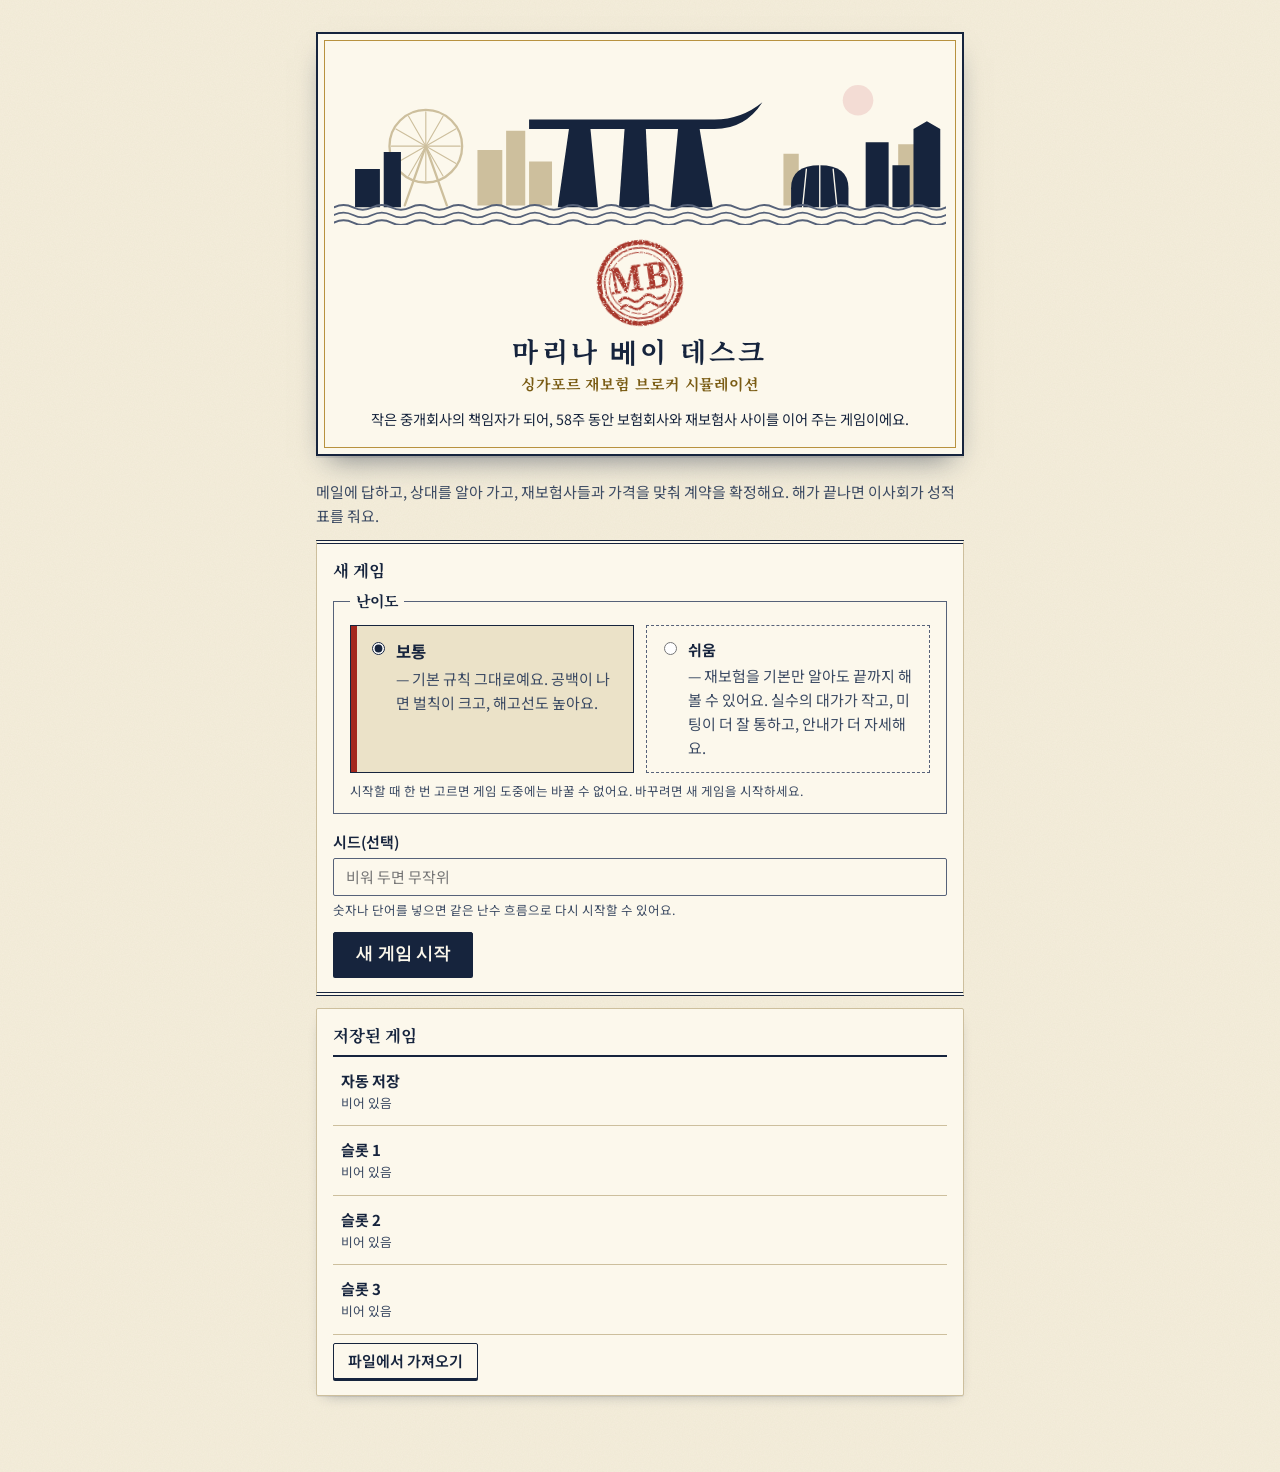
==== commit 33f3e9fd: "feat(D3): 결과 봉투 열기, 연말·해고 도장, 박스 표지 시작 화면, 인내심 동전·행동 점수 토큰, 효과음 규칙·계산·세이브 구조는 그대로(표시만 늦춘다). 설정은 rbs:" ====
--- a/index.html
+++ b/index.html
@@ -6,7 +6,7 @@
   <!-- 외부 접속 금지 규칙(CLAUDE.md)을 브라우저가 직접 강제한다: 같은 폴더의 파일만 읽을 수 있다. -->
   <meta http-equiv="Content-Security-Policy" content="default-src 'none'; script-src 'self'; style-src 'self'; img-src 'self' data:; font-src 'self'; connect-src 'self'; base-uri 'none'; form-action 'none'">
   <meta name="color-scheme" content="light">
-  <title>싱가포르 재보험 브로커 시뮬레이션</title>
+  <title>마리나 베이 데스크 · 싱가포르 재보험 브로커 시뮬레이션</title>
   <link rel="icon" href="data:,">
   <link rel="preload" href="fonts/NotoSerifKR-Bold.subset.woff2" as="font" type="font/woff2" crossorigin>
   <link rel="stylesheet" href="css/base.css">
--- a/css/base.css
+++ b/css/base.css
@@ -80,22 +80,6 @@
   /* 그림자 */
   --shadow-sheet: 0 1px 0 rgba(22, 36, 61, 0.08), 0 6px 14px -9px rgba(22, 36, 61, 0.45);
   --shadow-lift: 0 2px 0 rgba(22, 36, 61, 0.1), 0 14px 28px -12px rgba(22, 36, 61, 0.55);
-
-  /* 옛 이름 별칭 — 아직 개편하지 않은 화면을 위한 임시 이름이다. 화면을 개편하면서 새 이름으로 바꾸고, 마지막에 지운다. */
-  --bg: var(--paper);
-  --bg-elev: var(--paper-hi);
-  --bg-elev-2: var(--paper-2);
-  --border: var(--rule);
-  --text: var(--ink);
-  --text-dim: var(--ink-2);
-  --accent: var(--stamp);
-  --accent-ink: var(--paper-hi);
-  --danger: var(--stamp);
-  --radius: var(--r-1);
-  --gap: var(--sp-3);
-  --pad: var(--sp-4);
-  --font: var(--font-sans);
-  --mono: var(--font-mono);
 }
 
 *, *::before, *::after { box-sizing: border-box; }
@@ -168,7 +152,7 @@
 .card { /* 시트: 올려놓은 한 장 */
   background: var(--paper-hi); border: 1px solid var(--rule);
   border-radius: var(--r-1); box-shadow: var(--shadow-sheet);
-  padding: var(--pad); margin-bottom: var(--gap);
+  padding: var(--sp-4); margin-bottom: var(--sp-3);
 }
 .card-ledger { /* 장부: 가장 중요한 본문. 위아래 이중선 */
   background: var(--paper-hi); border: 1px solid var(--rule); border-top: 4px double var(--ink); border-bottom: 4px double var(--ink);
@@ -224,7 +208,7 @@
 .topbar {
   grid-area: top;
   display: flex; align-items: stretch; flex-wrap: wrap; gap: var(--sp-2) var(--sp-4);
-  padding: var(--sp-2) var(--pad);
+  padding: var(--sp-2) var(--sp-4);
   background: var(--paper-2);
   border-bottom: 3px double var(--ink); box-shadow: 0 3px 0 -1px var(--gold);
 }
@@ -238,6 +222,9 @@
 .stat { padding: 0 var(--sp-4); border-left: 1px solid var(--rule); }
 .stat dt { font-size: var(--fs-xs); color: var(--ink-2); }
 .stat dd { margin: 0; font-weight: 600; font-family: var(--font-mono); font-variant-numeric: tabular-nums; font-size: var(--fs-md); }
+.stat-value { display: inline-block; }
+/* 날짜 칸은 찢는 달력의 한 장처럼: 위쪽 붉은 띠 */
+.stat-date dd { padding: 0 var(--sp-2); background: var(--paper-hi); border-top: 3px solid var(--stamp); }
 .stat small { display: block; font-family: var(--font-sans); font-weight: 400; font-size: var(--fs-xs); color: var(--ink-2); }
 .continue-wrap { margin-left: auto; align-self: center; }
 
@@ -246,7 +233,7 @@
 .sidenav ul { list-style: none; margin: 0; padding: 0; }
 .nav-link {
   display: flex; align-items: center; justify-content: space-between; gap: var(--sp-2);
-  padding: 9px var(--pad);
+  padding: 9px var(--sp-4);
   color: var(--ink); text-decoration: none;
   border-left: 4px solid transparent; border-bottom: 1px solid var(--rule);
 }
@@ -272,7 +259,7 @@
 /* 안내띠(design.md §6.0.1): 모서리에 붙은 메모지. 색이 아니라 글자로 말한다. */
 .guide-strip {
   display: flex; flex-wrap: wrap; align-items: center; gap: 6px 12px;
-  margin-bottom: var(--gap); padding: var(--sp-2) var(--sp-3);
+  margin-bottom: var(--sp-3); padding: var(--sp-2) var(--sp-3);
   background: var(--paper-2); border: 0; border-left: 3px solid var(--gold); border-radius: var(--r-0);
 }
 .guide-label { font-family: var(--font-serif); font-size: var(--fs-sm); font-weight: 700; color: var(--gold-ink); white-space: nowrap; }
@@ -327,6 +314,7 @@
 
 /* ---- 좁은 화면: 내비를 가로 한 줄로 ---- */
 @media (max-width: 760px) {
+  .envelope-fly { top: 120px; right: var(--sp-3); }
   .shell { grid-template-columns: minmax(0, 1fr); grid-template-areas: "top" "nav" "main"; }
   .topbar { gap: var(--sp-2); padding: var(--sp-2) var(--sp-3); }
   .stat { padding: 0 var(--sp-3) 0 var(--sp-2); }
@@ -336,5 +324,73 @@
   .nav-link[aria-current="page"] { border-bottom-color: var(--stamp); margin-right: 0; }
   .content { padding: var(--sp-4); }
   .continue-wrap { margin-left: 0; }
-  .btn { min-height: 44px; }
-}
+  .btn { min-height: 44px; white-space: normal; }
+}
+
+/* ---- 작은 움직임 (design.md §6.0.3). 모두 한 번, 짧게. 움직임 줄이기를 켜면 아래 블록이 전부 끈다. ---- */
+.stat-date { perspective: 400px; }
+.stat-date dd.is-flip { transform-origin: 50% 0; animation: leaf-flip 450ms ease-out; }
+@keyframes leaf-flip {
+  0% { transform: rotateX(-90deg); }
+  60% { transform: rotateX(10deg); }
+  100% { transform: rotateX(0); }
+}
+.envelope-fly { position: fixed; top: 72px; right: var(--sp-5); z-index: 55; pointer-events: none; animation: envelope-in 1000ms ease-out both; }
+@keyframes envelope-in {
+  0% { transform: translate(120px, -30px) rotate(8deg); opacity: 0; }
+  25% { opacity: 1; }
+  45% { transform: translate(0, 0) rotate(-3deg); }
+  75% { transform: translate(0, 0) rotate(0); opacity: 1; }
+  100% { transform: translate(-40px, 24px) scale(0.85); opacity: 0; }
+}
+.envelope-body { fill: var(--paper-hi); stroke: var(--ink); stroke-width: 2; }
+.envelope { color: var(--ink); filter: drop-shadow(0 4px 3px rgba(22, 36, 61, 0.35)); }
+.envelope-seal { fill: var(--stamp); stroke: var(--stamp-deep); stroke-width: 1; }
+
+/* ---- 연출과 첫인상 (D3, design.md §6.0.3). 마찬가지로 한 번, 짧게. ---- */
+/* 인내심 동전 · 행동 점수 토큰: 숫자 옆의 장식. 꽉 찬 원 = 남음, 점선 빈 칸 = 쓴 자리 */
+.pieces { display: inline-flex; align-items: center; gap: 3px; vertical-align: middle; margin-right: var(--sp-1); }
+.piece {
+  --on-bg: var(--ink); --on-line: var(--ink);
+  position: relative; display: inline-block; box-sizing: border-box; width: 15px; height: 15px; border-radius: 50%;
+  background: var(--on-bg); border: 2px solid var(--on-line);
+}
+.piece::after { content: ""; position: absolute; inset: 2px; border-radius: 50%; border: 1px solid var(--paper-hi); }
+.piece-coin { --on-bg: var(--gold); --on-line: var(--gold-ink); width: 17px; height: 17px; }
+.piece-coin::after { border-color: var(--gold-ink); inset: 3px; }
+.piece.is-spent { background: transparent; border: 2px dashed var(--ink-3); }
+.piece.is-spent::after { display: none; }
+.piece.is-spending { animation: piece-spend 400ms ease-in-out both; }
+.piece.is-refilling { animation: piece-refill 350ms ease-in-out both; }
+@keyframes piece-spend {
+  0% { transform: scaleX(1); background: var(--on-bg); border: 2px solid var(--on-line); }
+  45% { transform: scaleX(0.08); background: var(--on-bg); border: 2px solid var(--on-line); }
+  55% { transform: scaleX(0.08); background: transparent; border: 2px dashed var(--ink-3); }
+  100% { transform: scaleX(1); background: transparent; border: 2px dashed var(--ink-3); }
+}
+@keyframes piece-refill {
+  0% { transform: scaleX(1); background: transparent; border: 2px dashed var(--ink-3); }
+  45% { transform: scaleX(0.08); background: transparent; border: 2px dashed var(--ink-3); }
+  55% { transform: scaleX(0.08); background: var(--on-bg); border: 2px solid var(--on-line); }
+  100% { transform: scaleX(1); background: var(--on-bg); border: 2px solid var(--on-line); }
+}
+.stat-ap dd { display: flex; align-items: center; flex-wrap: wrap; gap: 0 var(--sp-1); }
+
+/* 상단 바의 효과음 버튼 */
+.sound-toggle { align-self: center; min-height: 30px; padding: 2px 10px; font-size: var(--fs-sm); }
+
+/* 연출 중 잠긴 컨트롤(ceremony.js): 비활성과 같은 모양은 aria-disabled 규칙이 이미 만든다 */
+[data-locked] { cursor: progress; }
+a[data-locked] { color: var(--ink-3); }
+
+@media (max-width: 760px) {
+  .sound-toggle { min-height: 44px; }
+}
+
+/* 움직임 줄이기: OS 설정을 따르되, 설정 화면에서 직접 고르면(<html data-reduce-motion>) 그 값이 이긴다 */
+@media (prefers-reduced-motion: reduce) {
+  :root:not([data-reduce-motion="false"]) *, :root:not([data-reduce-motion="false"]) *::before, :root:not([data-reduce-motion="false"]) *::after { animation: none !important; transition: none !important; scroll-behavior: auto !important; }
+  :root:not([data-reduce-motion="false"]) .envelope-fly { display: none; }
+}
+:root[data-reduce-motion="true"] *, :root[data-reduce-motion="true"] *::before, :root[data-reduce-motion="true"] *::after { animation: none !important; transition: none !important; scroll-behavior: auto !important; }
+:root[data-reduce-motion="true"] .envelope-fly { display: none; }
--- a/css/screens.css
+++ b/css/screens.css
@@ -1,43 +1,57 @@
-/* 화면별 스타일. 토큰은 base.css의 변수를 쓴다. */
+/* 화면별 스타일. 값은 base.css의 토큰(var(--…))만 쓴다. */
 
 .screen { max-width: 860px; }
 
-.row { display: flex; flex-wrap: wrap; align-items: center; gap: 10px; margin-top: 8px; }
+.row { display: flex; flex-wrap: wrap; align-items: center; gap: var(--sp-3); margin-top: var(--sp-2); }
 .plain-list { margin: 0 0 0.75em; padding-left: 1.3em; }
 .plain-list li { margin-bottom: 0.3em; }
-.badge-line { margin-bottom: 0.5em; }
-
-
-/* ---- 시작 화면 ---- */
-.start { max-width: 640px; margin: 0 auto; padding: 40px 16px 64px; }
-.start h1 { font-size: 1.7rem; }
-.lead { font-size: 1.05rem; }
-.field { display: flex; flex-direction: column; gap: 4px; margin-bottom: 14px; }
+.badge-line { display: flex; flex-wrap: wrap; align-items: center; gap: var(--sp-2); margin-bottom: var(--sp-2); }
+
+/* ---- 시작 화면: 게임 박스 표지 (D3) ---- */
+.start { max-width: 680px; margin: 0 auto; padding: var(--sp-6) var(--sp-4) 64px; }
+.cover {
+  position: relative; text-align: center; margin-bottom: var(--sp-5); padding: var(--sp-4) var(--sp-4) var(--sp-5);
+  background: var(--paper-hi); border: 2px solid var(--ink);
+  box-shadow: inset 0 0 0 6px var(--paper-hi), inset 0 0 0 7px var(--gold), var(--shadow-lift);
+}
+.cover-skyline { display: block; width: 100%; height: auto; max-height: 200px; margin: var(--sp-3) auto 0; }
+.skyline { color: var(--ink); }
+.sky-sun { fill: var(--stamp-soft); }
+.sky-far { fill: var(--rule); }
+.sky-near { fill: var(--ink); }
+.sky-gap { stroke: var(--paper-hi); }
+.sky-far-line { stroke: var(--rule); }
+.sky-water { stroke: var(--ink-3); }
+.cover-seal-wrap { display: flex; justify-content: center; margin: var(--sp-3) 0 var(--sp-1); }
+.cover-seal-wrap .stamp { transform: rotate(-8deg); }
+.cover-title { font-size: var(--fs-2xl); letter-spacing: 0.12em; padding: 0; border: 0; margin: 0 0 var(--sp-1); }
+.cover-sub { margin: 0 0 var(--sp-3); font-family: var(--font-serif); color: var(--gold-ink); letter-spacing: 0.06em; }
+.cover .lead { margin: 0; font-size: var(--fs-md); }
+.lead { font-size: var(--fs-lg); }
+.field { display: flex; flex-direction: column; gap: var(--sp-1); margin-bottom: var(--sp-3); }
 .field label { font-weight: 600; }
-.field input {
-  min-height: 38px; padding: 6px 10px;
-  background: var(--bg); border: 1px solid var(--border); border-radius: var(--radius);
-}
+.field input { min-height: 38px; padding: 6px var(--sp-3); }
 .error-list { padding-left: 1.2em; }
 .error-list li { margin-bottom: 0.5em; word-break: break-word; }
 
-/* ---- 저장 슬롯 ---- */
-.slot-list { list-style: none; margin: 0; padding: 0; display: flex; flex-direction: column; gap: 8px; }
+/* ---- 저장 슬롯: 장부 줄 ---- */
+.slot-list { list-style: none; margin: 0; padding: 0; border-top: 2px solid var(--ink); }
 .slot-row {
-  display: flex; flex-wrap: wrap; align-items: center; justify-content: space-between; gap: 8px 16px;
-  padding: 10px 12px; background: var(--bg); border: 1px solid var(--border); border-radius: var(--radius);
+  display: flex; flex-wrap: wrap; align-items: center; justify-content: space-between; gap: var(--sp-2) var(--sp-4);
+  padding: var(--sp-3) var(--sp-2); border-bottom: 1px solid var(--rule);
 }
 .slot-main { display: flex; flex-direction: column; min-width: 0; flex: 1 1 260px; }
-.slot-summary { font-size: 0.9rem; color: var(--text-dim); word-break: break-word; }
-.slot-error { color: var(--danger); }
-.slot-actions { display: flex; flex-wrap: wrap; gap: 6px; }
+.slot-summary { font-size: var(--fs-sm); color: var(--ink-2); word-break: break-word; }
+.slot-error { color: var(--stamp); }
+.slot-actions { display: flex; flex-wrap: wrap; gap: var(--sp-2); }
 
 /* ---- 설정 ---- */
-.info-list { display: grid; grid-template-columns: max-content 1fr; gap: 4px 16px; margin: 0 0 0.75em; }
-.info-list dt { color: var(--text-dim); }
-.info-list dd { margin: 0; font-variant-numeric: tabular-nums; }
-.dev-card { border-style: dashed; }
-.draws { font-family: var(--mono); margin: 10px 0 0; word-break: break-all; }
+.info-list { display: grid; grid-template-columns: max-content minmax(0, 1fr); gap: var(--sp-1) var(--sp-4); margin: 0 0 0.75em; }
+.info-list dt { color: var(--ink-2); }
+.info-list dd { margin: 0; font-variant-numeric: tabular-nums; overflow-wrap: anywhere; }
+.dev-card { border: 1px dashed var(--ink-3); box-shadow: none; }
+.dev-card summary { cursor: pointer; font-family: var(--font-serif); font-weight: 700; }
+.draws { font-family: var(--font-mono); margin: var(--sp-3) 0 0; word-break: break-all; }
 
 /* ---- 인박스: 촘촘한 표 + 편지지 (design.md §6.0.3) ---- */
 .screen-wide { max-width: 1180px; }
@@ -68,11 +82,6 @@
 .mail-from-cell { width: 34%; }
 .mail-from-wrap { display: flex; align-items: center; gap: var(--sp-2); }
 .mail-from { font-size: var(--fs-xs); color: var(--ink-2); line-height: 1.35; overflow-wrap: anywhere; }
-.seal-dot { flex: none; width: 24px; height: 24px; border: 2px solid var(--ink-3); border-radius: var(--r-1); background: var(--paper-2); }
-.seal-dot-board { border-color: var(--gold-ink); }
-.seal-dot-regulator { border-style: double; border-width: 4px; border-color: var(--ink); }
-.seal-dot-market { border-radius: 50%; }
-.seal-dot-mentor { border-style: dotted; }
 /* 행 전체가 눌리도록 버튼의 ::after를 행 크기로 펼친다. 누를 수 있는 것은 버튼 하나뿐이다. */
 .mail-row {
   appearance: none; display: block; width: 100%; padding: 0; margin: 0; text-align: left;
@@ -144,11 +153,14 @@
 .seal-re-0 { color: var(--re-0); } .seal-re-1 { color: var(--re-1); } .seal-re-2 { color: var(--re-2); }
 .seal-re-3 { color: var(--re-3); } .seal-re-4 { color: var(--re-4); }
 .seal-client { color: var(--ink); }
+.seal-sender-board { color: var(--gold-ink); } .seal-sender-regulator { color: var(--ink); } .seal-sender-market { color: var(--link); }
+.seal-sender-system { color: var(--ink-3); } .seal-sender-mentor { color: var(--ok); }
 
 /* 도장 (결과 표시): 번진 잉크 질감은 SVG 필터가, 색은 여기서 정한다 */
 .stamp { flex: none; display: block; mix-blend-mode: multiply; opacity: 0.92; transform: rotate(-7deg); }
 .stamp-ok { color: var(--ok); }
 .stamp-warn { color: var(--warn); }
+.stamp-ink { color: var(--ink); }
 .stamp-bad { color: var(--stamp); }
 .stamp-counter, .stamp-renegotiate { transform: rotate(-4deg); }
 .stamp-text { fill: currentColor; stroke: currentColor; stroke-width: 1.3; stroke-linejoin: round; font-family: var(--font-serif); font-weight: 700; letter-spacing: 0.04em; }
@@ -164,83 +176,105 @@
   .mail-from-cell { width: 38%; }
 }
 
-/* ---- 캘린더 ---- */
-.cal-legend { list-style: none; margin: 8px 0 16px; padding: 0; display: flex; flex-wrap: wrap; gap: 6px 18px; font-size: 0.85rem; color: var(--text-dim); }
+/* ---- 캘린더: 찢는 달력의 한 장씩 (design.md §6.0.3) ---- */
+.cal-legend { list-style: none; margin: var(--sp-2) 0 var(--sp-4); padding: 0; display: flex; flex-wrap: wrap; gap: var(--sp-2) var(--sp-5); font-size: var(--fs-sm); color: var(--ink-2); }
 .cal-legend li { display: inline-flex; align-items: center; gap: 6px; }
-.swatch { display: inline-block; width: 14px; height: 14px; border-radius: 3px; border: 1px solid var(--border); }
-.swatch-now { background: var(--accent); border-color: var(--accent); }
-.swatch-window { background: var(--bg-elev-2); border-color: var(--ok); }
-.swatch-inception { background: var(--bg-elev-2); border-color: var(--warn); }
-.swatch-deadline { background: var(--bg-elev-2); border-color: var(--danger); }
-.swatch-past { background: var(--bg); opacity: 0.6; }
-
-.cal-quarter { margin-bottom: 14px; }
-.cal-quarter h2 { margin-bottom: 6px; }
-.cal-grid { display: grid; grid-template-columns: repeat(13, minmax(0, 1fr)); gap: 4px; }
+.swatch { display: inline-block; width: 16px; height: 18px; background: var(--paper-hi); border: 1px solid var(--rule); border-top: 3px solid var(--ink-3); }
+.swatch-now { background: var(--ink); border-color: var(--ink); }
+.swatch-window { background: var(--ok-soft); border-top-color: var(--ok); }
+.swatch-inception { border: 3px double var(--warn); }
+.swatch-deadline { box-shadow: inset 0 -4px 0 var(--stamp); }
+.swatch-past { background: var(--paper-2); }
+
+.cal-quarter { margin-bottom: var(--sp-4); }
+.cal-quarter h2 { margin-bottom: var(--sp-2); padding-bottom: var(--sp-1); border-bottom: 2px solid var(--ink); }
+.cal-grid { display: grid; grid-template-columns: repeat(13, minmax(0, 1fr)); gap: var(--sp-1); }
 .cal-cell {
   display: flex; flex-direction: column; align-items: center; justify-content: center; gap: 0;
-  min-height: 46px; padding: 2px; background: var(--bg-elev); color: var(--text);
-  border: 1px solid var(--border); border-radius: 6px; cursor: pointer; font-variant-numeric: tabular-nums;
-}
-.cal-cell:hover { border-color: var(--accent); }
-.cal-cell.in-window { background: var(--bg-elev-2); border-color: var(--ok); }
-.cal-cell.is-inception { border-color: var(--warn); border-width: 2px; }
-.cal-cell.has-deadline { box-shadow: inset 0 -3px 0 var(--danger); }
-.cal-cell.is-past { opacity: 0.55; }
-.cal-cell.is-now { background: var(--accent); color: var(--accent-ink); border-color: var(--accent); font-weight: 700; opacity: 1; }
-.cal-cell.is-selected { outline: 2px solid var(--text); outline-offset: 1px; }
-.cal-mark { font-size: 0.75rem; min-height: 1em; line-height: 1; }
-.cal-summary h3 { font-size: 0.95rem; margin: 12px 0 4px; }
+  min-height: 52px; padding: 2px; font: inherit; font-variant-numeric: tabular-nums;
+  background: var(--paper-hi); color: var(--ink);
+  border: 1px solid var(--rule); border-top: 4px solid var(--ink-3); border-radius: var(--r-1);
+  box-shadow: var(--shadow-sheet); cursor: pointer;
+}
+.cal-cell:hover { background: var(--paper-2); }
+.cal-num { font-family: var(--font-mono); }
+.cal-cell.in-window { background: var(--ok-soft); border-top-color: var(--ok); }
+.cal-cell.is-inception { border: 4px double var(--warn); }
+.cal-cell.has-deadline { box-shadow: inset 0 -4px 0 var(--stamp); }
+.cal-cell.is-past { background: var(--paper-2); color: var(--ink-2); box-shadow: none; }
+.cal-cell.is-now { background: var(--ink); color: var(--paper-hi); border-color: var(--ink); font-weight: 700; }
+.cal-cell.is-selected { box-shadow: inset 0 0 0 2px var(--ink); }
+.cal-cell.is-selected.has-deadline { box-shadow: inset 0 0 0 2px var(--ink), inset 0 -4px 0 var(--stamp); }
+.cal-cell.is-now.has-deadline { box-shadow: inset 0 -4px 0 var(--stamp); }
+.cal-mark { font-size: var(--fs-xs); min-height: 1em; line-height: 1; }
+.cal-summary h3 { font-size: var(--fs-md); margin: var(--sp-3) 0 var(--sp-1); }
 
 @media (max-width: 900px) {
   .cal-grid { grid-template-columns: repeat(7, minmax(0, 1fr)); }
 }
 
-/* ---- 고객·재보험사 DB / 스카우트 ---- */
-.db { display: grid; grid-template-columns: minmax(300px, 470px) minmax(0, 1fr); gap: var(--gap); align-items: start; }
+/* ---- 고객·재보험사 DB / 스카우트 리포트: 장부 표와 인장 ---- */
+.db { display: grid; grid-template-columns: minmax(300px, 470px) minmax(0, 1fr); gap: var(--sp-4); align-items: start; }
 .db .card { margin-bottom: 0; }
-.db-list { padding: 6px; overflow-x: auto; }
-.link-btn { background: none; border: 0; padding: 0; color: var(--accent); cursor: pointer; text-align: left; font: inherit; text-decoration: underline; }
-.db-detail-head h2 { margin-bottom: 2px; }
+.db-list { padding: 0; overflow-x: auto; }
+.db-name { display: flex; align-items: center; gap: var(--sp-2); }
+.link-btn { background: none; border: 0; padding: 0; color: var(--link); cursor: pointer; text-align: left; font: inherit; font-weight: 600; text-decoration: underline; }
+.db-detail-head { display: flex; align-items: center; gap: var(--sp-3); padding-bottom: var(--sp-2); margin-bottom: var(--sp-3); border-bottom: 3px double var(--ink); }
+.db-detail-head h2 { margin-bottom: 2px; font-size: var(--fs-xl); }
+.db-detail-head p { margin: 0; }
 .db-intro { max-width: 62ch; }
 
-.meet-box { display: flex; flex-wrap: wrap; align-items: center; gap: 8px 10px; padding: 10px 12px; margin-bottom: 12px; background: var(--bg); border: 1px solid var(--border); border-radius: var(--radius); }
-.meet-box select { min-height: 36px; padding: 4px 8px; background: var(--bg-elev-2); color: var(--text); border: 1px solid var(--border); border-radius: var(--radius); }
-.fresh-box { margin-bottom: 12px; border-color: var(--accent); }
+.meet-box { display: flex; flex-wrap: wrap; align-items: center; gap: var(--sp-2) var(--sp-3); padding: var(--sp-3); margin-bottom: var(--sp-3); }
+.meet-box select { min-height: 36px; padding: 4px var(--sp-2); }
+.fresh-box { margin-bottom: var(--sp-3); }
 .fresh-box .plain-list { margin: 6px 0 0; }
 
-.attr-list { display: grid; gap: 10px; }
-.attr-row { padding: 10px 12px; border: 1px solid var(--border); border-radius: var(--radius); background: var(--bg); }
-.attr-head { display: flex; align-items: center; gap: 10px; }
-.attr-head h3 { margin: 0; font-size: 1rem; }
-.attr-help { font-size: 0.82rem; margin: 2px 0 6px; }
-.attr-reading { display: flex; flex-wrap: wrap; align-items: center; gap: 6px 12px; min-height: 26px; }
-.attr-unknown { font-family: var(--mono); font-size: 1.1rem; letter-spacing: 0.15em; color: var(--text-dim); }
+/* 속성 3줄: 상자가 아니라 머리카락선으로 나뉜 장부 줄 */
+.attr-list { border-top: 2px solid var(--ink); }
+.attr-row { padding: var(--sp-3) var(--sp-1); border-bottom: 1px solid var(--rule); }
+.attr-head { display: flex; align-items: center; gap: var(--sp-3); }
+.attr-head h3 { margin: 0; font-size: var(--fs-md); }
+.attr-help { font-size: var(--fs-xs); margin: 2px 0 var(--sp-2); }
+.attr-reading { display: flex; flex-wrap: wrap; align-items: center; gap: 6px var(--sp-3); min-height: 26px; }
+.attr-unknown { font-family: var(--font-mono); font-size: var(--fs-lg); letter-spacing: 0.15em; color: var(--ink-2); }
 .attr-label { font-weight: 700; }
 .attr-low { color: var(--ok); }
-.attr-mid { color: var(--text); }
+.attr-mid { color: var(--ink); }
 .attr-high { color: var(--warn); }
-.attr-unclear { color: var(--text-dim); }
-.attr-scout { display: flex; align-items: center; gap: 10px; margin-top: 8px; font-size: 0.82rem; }
-.stage-sharp, .stage-exact { border-color: var(--accent); color: var(--accent); }
-
-.rbar { position: relative; display: inline-block; flex: none; width: 180px; height: 10px; background: var(--bg-elev-2); border: 1px solid var(--border); border-radius: 5px; }
-.rbar-fill { position: absolute; top: -1px; bottom: -1px; background: var(--accent); border-radius: 5px; min-width: 4px; }
-.gauge { position: relative; display: inline-block; flex: none; width: 140px; height: 6px; background: var(--bg-elev-2); border-radius: 3px; }
-.gauge-fill { position: absolute; left: 0; top: 0; bottom: 0; background: var(--text-dim); border-radius: 3px; }
-.gauge-mark { position: absolute; top: -2px; bottom: -2px; width: 1px; background: var(--border); }
-
-.clues { margin-top: 14px; }
-.clues h3 { font-size: 1rem; }
-.clue { margin: 0 0 8px; padding: 8px 12px; border-left: 3px solid var(--accent); background: var(--bg); border-radius: 0 var(--radius) var(--radius) 0; }
+.attr-unclear { color: var(--ink-2); }
+.attr-scout { display: flex; align-items: center; gap: var(--sp-3); margin-top: var(--sp-2); font-size: var(--fs-xs); }
+/* 단계 인장: 색이 아니라 테두리 모양으로 구분한다 — 미확인 점선 · 흐림 점 · 선명 실선 · 확정 이중선 */
+.stage-unknown { border: 1px dashed var(--ink-3); }
+.stage-blurred { border: 2px dotted var(--ink-2); }
+.stage-sharp { border: 2px solid var(--ink); color: var(--ink); }
+.stage-exact { border: 4px double var(--ink); color: var(--ink); background: var(--paper-2); font-weight: 700; }
+
+.rbar {
+  position: relative; display: inline-block; flex: none; width: 180px; height: 12px;
+  background-color: var(--paper); border: 1px solid var(--ink); border-radius: var(--r-0);
+  background-image: repeating-linear-gradient(to right, var(--rule) 0 1px, transparent 1px 10%);
+}
+.rbar-fill { position: absolute; top: -1px; bottom: -1px; box-sizing: border-box; min-width: 4px; background: var(--gold); border: 1px solid var(--gold-ink); }
+.rbar-exact .rbar-fill { background: var(--ink); border-color: var(--ink); }
+.gauge { position: relative; display: inline-block; flex: none; width: 140px; height: 8px; background: var(--paper-2); border: 1px solid var(--ink-3); border-radius: var(--r-0); }
+.gauge-fill { position: absolute; left: 0; top: 0; bottom: 0; background: var(--ink-2); }
+.gauge-mark { position: absolute; top: -3px; bottom: -3px; width: 1px; background: var(--gold-ink); }
+
+.clues { margin-top: var(--sp-4); }
+.clues h3 { font-size: var(--fs-md); }
+.clue { margin: 0 0 var(--sp-2); padding: var(--sp-2) var(--sp-3); border-left: 3px solid var(--gold); background: var(--paper-2); border-radius: var(--r-0); }
 .clue p { margin: 0 0 2px; max-width: 62ch; }
-.clue footer { font-size: 0.78rem; }
+.clue footer { font-size: var(--fs-xs); }
+.reaction { margin-bottom: var(--sp-3); }
 
 @media (max-width: 900px) {
   .db { grid-template-columns: minmax(0, 1fr); }
 }
-
-.reaction { margin-bottom: 10px; }
+@media (max-width: 760px) {
+  .rbar { width: 140px; }
+  .gauge { width: 100px; }
+  .db-table td, .db-table th { white-space: normal; }
+}
 
 /* ---- 라인 구성 보드: 장부에 채우는 막대 (design.md §6.3, §6.0.3) ---- */
 .re-0 { --seg: var(--re-0); } .re-1 { --seg: var(--re-1); } .re-2 { --seg: var(--re-2); } .re-3 { --seg: var(--re-3); } .re-4 { --seg: var(--re-4); }
@@ -352,70 +386,116 @@
   .pl-result, .pl-verdict { flex-wrap: wrap; }
 }
 
-/* ---- 용어 도감 ---- */
-.codex { display: grid; grid-template-columns: minmax(280px, 440px) minmax(0, 1fr); gap: var(--gap); align-items: start; }
+/* ---- 용어 도감: 색인 카드 ---- */
+.codex { display: grid; grid-template-columns: minmax(280px, 440px) minmax(0, 1fr); gap: var(--sp-4); align-items: start; }
 .codex .card { margin-bottom: 0; }
 .codex-progress p { margin-bottom: 6px; }
 .codex-progress .gauge { width: 100%; }
 .codex-search-field { max-width: 360px; }
 .codex-count { margin-bottom: 6px; }
-.codex-grid { display: grid; grid-template-columns: repeat(auto-fill, minmax(130px, 1fr)); gap: 8px; }
+.codex-grid { display: grid; grid-template-columns: repeat(auto-fill, minmax(130px, 1fr)); gap: var(--sp-2); }
 .codex-card {
-  display: flex; flex-direction: column; align-items: flex-start; gap: 2px; min-height: 64px; padding: 8px 10px;
-  background: var(--bg-elev); color: var(--text); font: inherit; text-align: left;
-  border: 1px solid var(--border); border-radius: var(--radius); cursor: pointer;
-}
-.codex-card:hover, .codex-card.is-selected { border-color: var(--accent); }
-.codex-card.is-selected { background: var(--bg-elev-2); }
-.codex-unseen { color: var(--text-dim); border-style: dashed; }
-.codex-name { font-weight: 600; }
-.codex-stars { color: var(--warn); letter-spacing: 2px; font-size: 0.85rem; }
-.codex-unseen .codex-stars { color: var(--text-dim); } /* 빈 별(☆)이라 모양으로도 구분돼요. 배경과 4.5:1 이상 */
-.codex-sub { font-size: 0.78rem; }
+  display: flex; flex-direction: column; align-items: flex-start; gap: 2px; min-height: 68px; padding: var(--sp-2) 10px;
+  background: var(--paper-hi); color: var(--ink); font: inherit; text-align: left;
+  border: 1px solid var(--rule); border-top: 3px solid var(--ink); border-radius: var(--r-1); box-shadow: var(--shadow-sheet); cursor: pointer;
+}
+.codex-card:hover { background: var(--paper-2); }
+.codex-card.is-selected { background: var(--paper-2); box-shadow: inset 4px 0 0 var(--stamp), var(--shadow-sheet); }
+.codex-unseen { color: var(--ink-2); background: transparent; border: 1px dashed var(--ink-3); box-shadow: none; }
+.codex-name { font-family: var(--font-serif); font-weight: 700; }
+.codex-stars { color: var(--gold-ink); letter-spacing: 2px; font-size: var(--fs-sm); }
+.codex-unseen .codex-stars { color: var(--ink-2); } /* 빈 별(☆)이라 모양으로도 구분돼요. 배경과 4.5:1 이상 */
+.codex-sub { font-size: var(--fs-xs); }
 /* 용어가 50개를 넘어도 상세가 화면 밖으로 사라지지 않게: 넓은 화면에서는 목록만 따로 스크롤하고 상세는 위에 붙인다. */
 @media (min-width: 901px) {
-  .codex-list-host { max-height: calc(100vh - 14rem); min-height: 12rem; overflow-y: auto; padding-right: 4px; }
-  .codex-detail { position: sticky; top: 8px; max-height: calc(100vh - 16px); overflow-y: auto; }
-}
-.codex-list-host:focus-visible { outline: 2px solid var(--accent); outline-offset: 2px; }
+  .codex-list-host { max-height: calc(100vh - 14rem); min-height: 12rem; overflow-y: auto; padding-right: var(--sp-1); }
+  .codex-detail { position: sticky; top: var(--sp-2); max-height: calc(100vh - 16px); overflow-y: auto; }
+}
 @media (max-width: 900px) { .codex { grid-template-columns: minmax(0, 1fr); } }
 /* 표 머리에 쉬운 말이 붙어 길어져도 이름 칸이 찌그러지지 않게 머리만 줄바꿈을 허용한다. */
 .db-table thead th { white-space: normal; max-width: 8.5em; vertical-align: bottom; }
-.db-table tbody th { min-width: 7em; }
-
-/* ---- 순위표 · 시즌 리뷰 (M7a) ---- */
+.db-table tbody th { min-width: 11em; }
+
+/* ---- 순위표 · 시즌 리뷰 · 연말 보고서 ---- */
 .table-wrap { overflow-x: auto; }
-.table .row-tag { margin-left: 8px; }
+.table .row-tag { margin-left: var(--sp-2); }
 .table-wrap-text td.cell-text, .table-wrap-text td { white-space: normal; }
 .table-wrap-text td.cell-text { min-width: 220px; }
 .table-wrap-text td.num { white-space: nowrap; }
 .tag-me { margin-left: 6px; color: var(--stamp); border-color: var(--stamp); }
-.goal-note { margin-top: 10px; }
-
-.grade-box { display: flex; align-items: center; gap: 16px; margin: 6px 0 12px; }
-.grade-letter {
-  display: inline-flex; align-items: center; justify-content: center;
-  width: 72px; height: 72px; border-radius: var(--radius);
-  font-size: 2.4rem; font-weight: 800; line-height: 1;
-  background: var(--bg); border: 2px solid var(--border);
-}
-.grade-s, .grade-a { color: var(--ok); border-color: var(--ok); }
-.grade-b { color: var(--accent); border-color: var(--accent); }
-.grade-c { color: var(--warn); border-color: var(--warn); }
-.grade-d { color: var(--danger); border-color: var(--danger); }
-.grade-score { font-size: 1.15rem; font-weight: 700; font-variant-numeric: tabular-nums; }
-.report-fired { border-color: var(--danger); }
-.chair-note { max-width: 62ch; }
-
-/* 시즌 중간 리뷰 카드(M7b) */
-.season-reviews > h2 { margin-bottom: 4px; }
-.season-card h3 .tag { margin-left: 8px; }
-.season-card h4 { margin: 12px 0 4px; }
-.table tfoot th, .table tfoot td { border-top: 2px solid var(--border, currentColor); font-weight: 700; }
+.goal-note { margin-top: var(--sp-3); }
+
+/* 연말 보고서: 종이 위에 위아래 이중선, 머리에 이사회 인장, 등급은 도장 */
+.report-doc {
+  position: relative; margin-bottom: var(--sp-4); padding: var(--sp-5) var(--sp-6);
+  background: var(--paper-hi); border: 1px solid var(--rule); border-top: 6px double var(--ink); border-bottom: 6px double var(--ink);
+  box-shadow: var(--shadow-sheet);
+}
+.report-doc h2 { font-size: var(--fs-xl); }
+.report-preview { border-top-color: var(--ink-3); border-bottom-color: var(--ink-3); }
+.report-fired { border-top-color: var(--stamp); border-bottom-color: var(--stamp); }
+.report-stamps { display: flex; flex-wrap: wrap; align-items: center; gap: var(--sp-3) var(--sp-5); margin: var(--sp-2) 0 var(--sp-3); }
+.grade-box { display: flex; align-items: center; gap: var(--sp-4); margin: var(--sp-2) 0; }
+.grade-score { font-family: var(--font-mono); font-size: var(--fs-xl); font-weight: 700; font-variant-numeric: tabular-nums; }
+.chair-note { max-width: 62ch; line-height: 1.85; }
+
+/* 시즌 중간 리뷰 카드: 책상에 놓인 종이 메모. 위에 금색 테이프 */
+.season-reviews > h2 { margin-bottom: var(--sp-1); }
+.season-card { position: relative; margin-top: var(--sp-5); padding-top: var(--sp-5); border-radius: var(--r-0); }
+.season-card::before {
+  content: ""; position: absolute; top: -10px; left: 50%; width: 88px; height: 20px; margin-left: -44px;
+  background: color-mix(in srgb, var(--gold) 70%, var(--paper-hi)); border: 1px solid var(--gold); transform: rotate(-2deg);
+}
+.season-card:nth-of-type(odd) { transform: rotate(-0.4deg); }
+.season-card:nth-of-type(even) { transform: rotate(0.4deg); }
+.season-card h3 .tag { margin-left: var(--sp-2); }
+.season-card h4 { margin: var(--sp-3) 0 var(--sp-1); }
+.table tfoot th, .table tfoot td { border-top: 2px solid var(--ink); font-weight: 700; }
+@media (max-width: 760px) {
+  .season-card:nth-of-type(odd), .season-card:nth-of-type(even) { transform: none; }
+  .report-doc { padding: var(--sp-4); }
+}
 
 /* 시작 화면의 난이도 선택 (design.md §9.5) */
-.level-pick { border: 1px solid var(--border); border-radius: var(--radius); padding: 10px 14px; margin: 0 0 14px; }
-.level-pick legend { font-weight: 600; padding: 0 6px; }
-.level-option { display: flex; align-items: flex-start; gap: 8px; margin-bottom: 8px; }
+.level-pick { border: 1px solid var(--ink-3); border-radius: var(--r-0); padding: var(--sp-3) var(--sp-4); margin: 0 0 var(--sp-4); display: grid; grid-template-columns: 1fr 1fr; gap: var(--sp-2) var(--sp-3); }
+.level-pick legend { font-family: var(--font-serif); font-weight: 700; padding: 0 6px; }
+.level-pick > small { grid-column: 1 / -1; }
+.level-option { position: relative; display: flex; align-items: flex-start; gap: var(--sp-2); padding: var(--sp-3); background: var(--paper-hi); border: 1px dashed var(--ink-3); }
+.level-option:has(input:checked) { background: var(--paper-2); border: 1px solid var(--ink); box-shadow: inset 6px 0 0 var(--stamp); padding-left: var(--sp-4); }
+.level-option:has(input:checked) label strong { font-size: var(--fs-lg); }
+.level-option:focus-within { outline: 3px solid var(--focus); outline-offset: 2px; }
 .level-option input { margin-top: 4px; }
-.level-option label { font-weight: 400; }
+.level-option label { font-weight: 400; display: flex; flex-direction: column; gap: 2px; cursor: pointer; }
+@media (max-width: 760px) {
+  .level-pick { grid-template-columns: minmax(0, 1fr); }
+}
+
+/* ---- 연출과 첫인상 (D3): 봉투 열기 · 도장 찍힘 ---- */
+.opening { --open-ms: 600ms; display: flex; align-items: center; gap: var(--sp-3); padding: var(--sp-2) 0; }
+.opening-client { --open-ms: 1000ms; }
+.opening-text { margin: 0; font-weight: 600; color: var(--ink-2); }
+.opening .envelope-opening { flex: none; overflow: visible; }
+.env-open-paper { fill: var(--paper-hi); stroke: var(--ink); stroke-width: 1; animation: env-paper var(--open-ms) ease-in-out both; }
+.env-open-lines { color: var(--ink-3); animation: env-paper var(--open-ms) ease-in-out both; }
+.env-open-flap { fill: var(--paper-2); stroke: var(--ink); stroke-width: 2; stroke-linejoin: round; transform-box: fill-box; transform-origin: 50% 0; animation: env-flap var(--open-ms) ease-in-out both; }
+.env-open-seal { animation: env-seal var(--open-ms) ease-out both; }
+@keyframes env-flap { 0%, 15% { transform: scaleY(1); } 65%, 100% { transform: scaleY(-1); } }
+@keyframes env-paper { 0%, 40% { transform: translateY(0); } 100% { transform: translateY(-14px); } }
+@keyframes env-seal { 0%, 10% { opacity: 1; } 35%, 100% { opacity: 0; } }
+
+/* 결과 도장이 위에서 눌려 찍힌다. 도장 자체의 기울기는 건드리지 않도록 바깥 칸을 움직인다 */
+.is-fresh { animation: stamp-slam 300ms cubic-bezier(0.2, 0.8, 0.3, 1) both; }
+@keyframes stamp-slam {
+  0% { transform: scale(1.5); opacity: 0; }
+  60% { opacity: 1; }
+  100% { transform: scale(1); opacity: 1; }
+}
+/* 연말 성적표: 점수가 올라가는 동안은 비어 있다가 올라가기가 끝날 즈음 크게 찍힌다 */
+.grade-slam { animation: stamp-slam-big 500ms cubic-bezier(0.2, 0.8, 0.3, 1) 700ms both; }
+.grade-slam-late { animation-delay: 1200ms; }
+@keyframes stamp-slam-big {
+  0% { transform: scale(2.2); opacity: 0; }
+  55% { transform: scale(0.94); opacity: 1; }
+  100% { transform: scale(1); opacity: 1; }
+}
+.grade-slam .grade-letter { max-width: 40vw; height: auto; }
